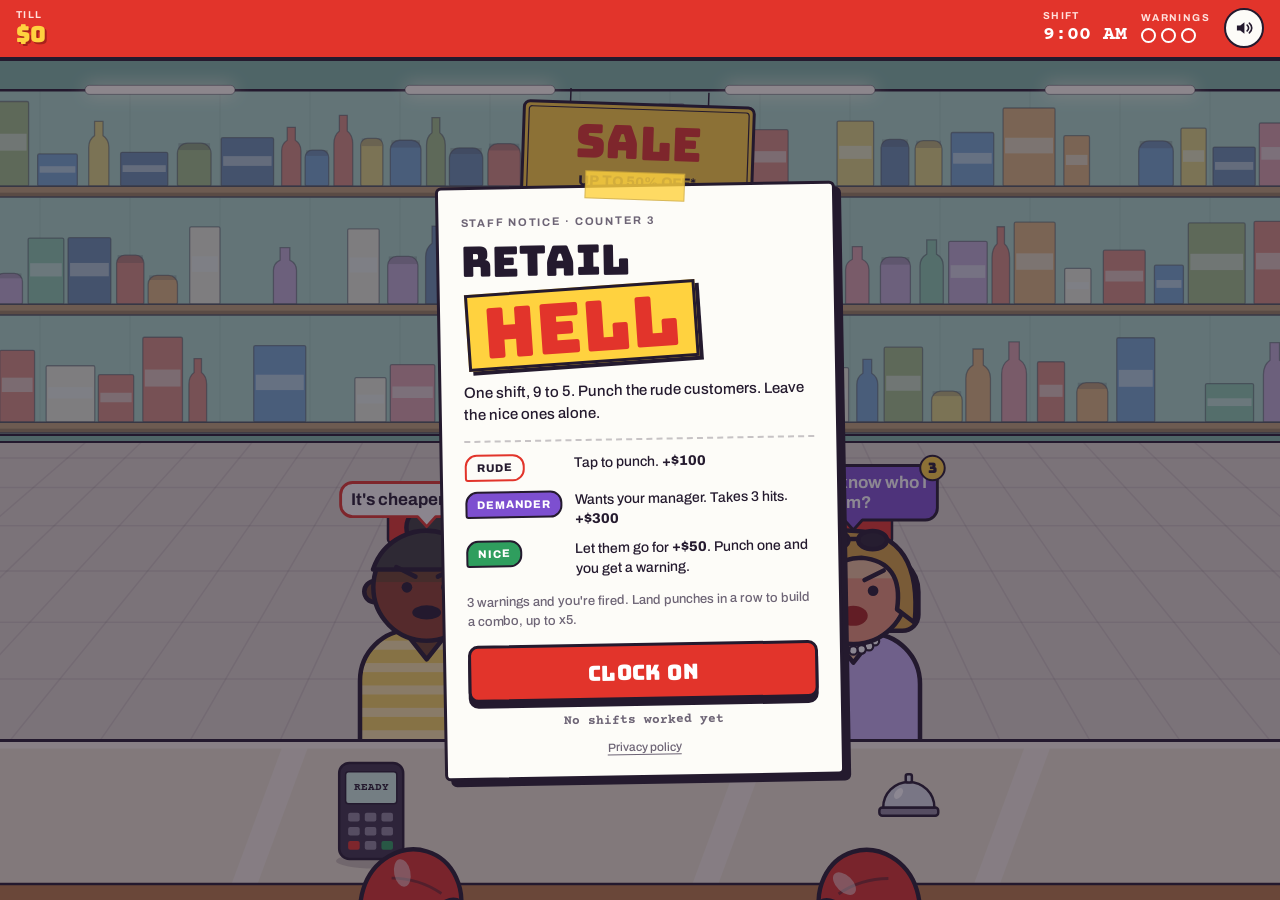
==== index.html @ e0a78863 "Add Retail Hell game with correct file names Co-Authored-By: Claude Opus 5.5 <noreply@anthropic.com>" ====
<!doctype html>
<html lang="en-AU">
<head>
<meta charset="utf-8">
<meta name="viewport" content="width=device-width, initial-scale=1, viewport-fit=cover">
<title>Retail Hell</title>
<meta name="description" content="Punch the rude customers, leave the nice ones alone, and survive a 9-to-5 retail shift.">
<meta name="theme-color" content="#e2342b">
<link rel="manifest" href="manifest.webmanifest">
<link rel="icon" type="image/png" sizes="192x192" href="icon-192.png">
<link rel="apple-touch-icon" href="icon-192.png">
<style>
@font-face{font-family:"Bungee";src:url([data-uri]) format("woff2");font-weight:400;font-style:normal;font-display:block}
@font-face{font-family:"Archivo";src:url([data-uri]) format("woff2");font-weight:500;font-style:normal;font-display:block}
@font-face{font-family:"Archivo";src:url([data-uri]) format("woff2");font-weight:700;font-style:normal;font-display:block}
@font-face{font-family:"Archivo";src:url([data-uri]) format("woff2");font-weight:800;font-style:normal;font-display:block}
@font-face{font-family:"Courier Prime";src:url([data-uri]) format("woff2");font-weight:400;font-style:normal;font-display:block}
@font-face{font-family:"Courier Prime";src:url([data-uri]) format("woff2");font-weight:700;font-style:normal;font-display:block}

:root{padding-top:env(safe-area-inset-top,0px);padding-bottom:env(safe-area-inset-bottom,0px)}
[hidden]{display:none!important}
body{font-size:14px}
img{max-width:100%}
.legal{margin:0;text-align:center;font:500 12px/1 var(--f-body)}
.legal a{color:var(--muted);text-underline-offset:3px}
@media (max-height:760px){
  .overlay{padding-block:14px}
  .notice{gap:10px;padding:22px 18px 18px}
  .title .t1{font-size:28px}
  .title .t2{font-size:46px}
  .lede{font-size:14px}
  .rules{gap:8px 10px;padding-top:10px}
  .rules .txt{font-size:13px;line-height:1.35}
  .fine{font-size:12px}
  .btn{padding:13px 18px 11px;font-size:19px}
  .receipt{line-height:1.35;padding-top:16px}
  .r-rule{margin:9px 0}
  .barcode{height:38px;margin:10px 0 4px}
  .printer{gap:14px}
}

/* Layout: one-screen game. Red shop-fascia HUD on top, canvas shop floor seen from behind the counter, paper overlays (staff notice, till receipt). Single committed look, no dark variant. */
:root{
  --ink:#241a2e;
  --paper:#fdfcf8;
  --sale:#e2342b;
  --sale-deep:#a8221b;
  --tag:#ffd23f;
  --nice:#2f9e5e;
  --boss:#7d4fd0;
  --muted:#6d6475;
  --f-display:"Bungee","Arial Black",Impact,sans-serif;
  --f-body:"Archivo","Helvetica Neue",Arial,sans-serif;
  --f-mono:"Courier Prime","Courier New",ui-monospace,monospace;
  color-scheme:light;
}
html{box-sizing:border-box;height:100%}
*,*::before,*::after{box-sizing:inherit}
body{height:100%;overflow:hidden;margin:0;background:linear-gradient(var(--sale) 50%,var(--ink) 50%);color:var(--ink);font-family:var(--f-body);overscroll-behavior:none;-webkit-tap-highlight-color:transparent;-webkit-user-select:none;user-select:none}
#app{height:100%;display:flex;flex-direction:column}

/* HUD: the shop fascia */
.hud{flex:none;display:flex;align-items:center;gap:14px;background:var(--sale);color:#fff;border-bottom:4px solid var(--ink);padding-block:8px 9px;padding-left:max(16px, env(safe-area-inset-left, 0px));padding-right:max(16px, env(safe-area-inset-right, 0px))}
.hud-cell{display:flex;flex-direction:column;gap:3px;min-width:0}
.hud-cell.till{flex:1 1 auto}
.lbl{font:700 10px/1 var(--f-body);letter-spacing:.14em;text-transform:uppercase;color:#ffe1dd}
.val{font:400 22px/1.05 var(--f-display);color:var(--tag);font-variant-numeric:tabular-nums;white-space:nowrap;text-shadow:2px 2px 0 var(--sale-deep)}
.clock .val{font:700 20px/1.1 var(--f-mono);color:#fff;text-shadow:none}
.clock.closing .val{color:var(--tag);animation:blink 1s steps(2,start) infinite}
@keyframes blink{50%{opacity:.35}}
.pips{display:flex;gap:5px;padding-top:2px}
.pips i{display:block;width:15px;height:15px;border-radius:50%;border:2px solid #fff}
.pips i.on{background:var(--tag);border-color:var(--ink);box-shadow:0 0 0 2px #fff}
.mute{flex:none;width:40px;height:40px;border-radius:50%;border:2px solid var(--ink);background:var(--paper);color:var(--ink);display:grid;place-items:center;cursor:pointer;padding:0}
.mute .slash{display:none}
.mute.is-muted .slash{display:inline}
.mute.is-muted .waves{display:none}
.mute:focus-visible,.btn:focus-visible{outline:3px solid var(--tag);outline-offset:3px}

/* Stage */
.stage{position:relative;flex:1 1 auto;min-height:0;overflow:hidden;background:var(--ink)}
#cv{position:absolute;inset:0;width:100%;height:100%;display:block;touch-action:none;cursor:pointer}
.combo{position:absolute;z-index:2;top:12px;left:max(16px, env(safe-area-inset-left, 0px));font:400 26px/1 var(--f-display);color:var(--tag);transform:rotate(-5deg);pointer-events:none;
  text-shadow:2px 2px 0 var(--ink),-1.5px -1.5px 0 var(--ink),1.5px -1.5px 0 var(--ink),-1.5px 1.5px 0 var(--ink),1.5px 1.5px 0 var(--ink)}
.combo small{font-size:.55em;letter-spacing:.06em}
.combo.pop{animation:pop .28s ease-out}
@keyframes pop{0%{transform:rotate(-5deg) scale(1.55)}100%{transform:rotate(-5deg) scale(1)}}

/* Overlays */
.overlay{position:absolute;inset:0;z-index:5;display:flex;flex-direction:column;align-items:center;overflow-y:auto;background:rgba(36,26,46,.52);padding-block:22px;padding-left:max(16px, env(safe-area-inset-left, 0px));padding-right:max(16px, env(safe-area-inset-right, 0px))}
.overlay>*{margin-block:auto}

/* Start: the staff notice */
.notice{position:relative;width:min(400px,100%);background:var(--paper);border:3px solid var(--ink);border-radius:6px;padding:28px 22px 22px;box-shadow:6px 6px 0 var(--ink);transform:rotate(-1deg);display:flex;flex-direction:column;gap:14px}
.notice::before{content:"";position:absolute;top:-15px;left:50%;width:100px;height:28px;transform:translateX(-50%) rotate(3deg);background:rgba(255,210,63,.8);border:1px solid rgba(36,26,46,.18)}
.eyebrow{margin:0;font:700 11px/1 var(--f-body);letter-spacing:.16em;text-transform:uppercase;color:var(--muted)}
.title{margin:0;font-family:var(--f-display);font-weight:400;line-height:.95;display:flex;flex-direction:column;align-items:flex-start;gap:6px}
.title .t1{font-size:clamp(30px,9vw,42px);color:var(--ink)}
.title .t2{font-size:clamp(46px,15vw,70px);color:var(--sale);background:var(--tag);padding:4px 14px 0;border:3px solid var(--ink);transform:rotate(-3deg);box-shadow:4px 4px 0 var(--ink);margin-left:4px}
.lede{margin:4px 0 0;font:500 15px/1.45 var(--f-body);text-wrap:pretty}
.rules{list-style:none;margin:0;padding:12px 0 0;border-top:2px dashed rgba(36,26,46,.25);display:grid;grid-template-columns:max-content 1fr;gap:10px 12px;align-items:start}
.rules li{display:contents}
.rules .txt{font:500 14px/1.4 var(--f-body)}
.rules b{font-weight:800}
.chip{justify-self:start;font:800 11px/1 var(--f-body);letter-spacing:.07em;text-transform:uppercase;padding:6px 10px;border:2px solid var(--ink);border-radius:12px 12px 12px 3px;white-space:nowrap}
.chip-rude{background:var(--paper);border-color:var(--sale);color:var(--ink)}
.chip-boss{background:var(--boss);color:#fff}
.chip-nice{background:var(--nice);color:#fff}
.fine{margin:0;font:500 13px/1.45 var(--f-body);color:var(--muted)}
.btn{font:400 21px/1 var(--f-display);letter-spacing:.02em;color:#fff;background:var(--sale);border:3px solid var(--ink);border-radius:10px;padding:16px 22px 14px;box-shadow:0 6px 0 var(--ink);cursor:pointer;transition:transform .08s,box-shadow .08s;width:100%}
.btn:active{transform:translateY(4px);box-shadow:0 2px 0 var(--ink)}
.best{margin:0;text-align:center;font:700 13px/1 var(--f-mono);color:var(--muted)}

/* End: the till receipt */
.printer{width:min(360px,100%);display:flex;flex-direction:column;gap:18px}
.mouth{position:relative;z-index:2;height:16px;margin:0 -10px -12px;background:var(--ink);border-radius:8px;box-shadow:inset 0 -4px 0 #3c3049}
.feed.printing{animation:print 1.1s steps(16,end) both}
@keyframes print{from{clip-path:inset(0 0 100% 0)}to{clip-path:inset(0 0 0 0)}}
.receipt{--z:7px;background:var(--paper);color:var(--ink);font:400 13.5px/1.45 var(--f-mono);padding:22px 18px calc(var(--z) + 18px);
  -webkit-mask:conic-gradient(from -45deg at bottom,#0000,#000 1deg 89deg,#0000 90deg) 50%/calc(2*var(--z)) 100%;
  mask:conic-gradient(from -45deg at bottom,#0000,#000 1deg 89deg,#0000 90deg) 50%/calc(2*var(--z)) 100%}
.r-head{text-align:center;display:flex;flex-direction:column;gap:3px}
.r-brand{font:400 21px/1.1 var(--f-display);letter-spacing:.03em}
.r-sub{font-size:12px;color:var(--muted)}
.r-rule{border:0;border-top:2px dashed rgba(36,26,46,.45);margin:12px 0}
.r-row{display:grid;grid-template-columns:minmax(0,1fr) auto 10ch;gap:8px;font-variant-numeric:tabular-nums}
.r-row .q{text-align:right;color:var(--muted)}
.r-row .a{text-align:right}
.r-cols{font-size:11px;letter-spacing:.12em;text-transform:uppercase;color:var(--muted);margin-bottom:4px}
.r-total{font-weight:700;font-size:18px;margin-top:2px}
.r-sm{font-size:12.5px}
.r-status{text-align:center;font-weight:700;letter-spacing:.08em;text-transform:uppercase;border:2px solid var(--ink);padding:7px 6px 6px;margin:16px 6px 10px;transform:rotate(-2deg)}
.r-status.fired{color:var(--sale);border-color:var(--sale)}
.r-best{text-align:center;font-weight:700}
.barcode{display:flex;justify-content:center;height:46px;margin:14px 0 4px}
.barcode span{display:block;background:var(--ink)}
.r-foot{text-align:center;font-size:12px;line-height:1.5}

@media (max-width:370px){
  .hud{gap:10px}
  .val{font-size:19px}
  .clock .val{font-size:17px}
  .receipt{font-size:12.5px;padding-left:14px;padding-right:14px}
}
@media (prefers-reduced-motion:reduce){
  .feed.printing,.combo.pop,.clock.closing .val{animation:none}
}
</style>
</head>
<body><div id="app">
  <header class="hud" id="hud">
    <div class="hud-cell till"><span class="lbl">Till</span><span class="val" id="score">$0</span></div>
    <div class="hud-cell clock" id="clockCell"><span class="lbl">Shift</span><span class="val" id="clock">9:00 AM</span></div>
    <div class="hud-cell"><span class="lbl">Warnings</span><span class="pips" id="pips"><i></i><i></i><i></i></span></div>
    <button class="mute" id="mute" type="button" aria-pressed="false" aria-label="Turn sound off">
      <svg viewBox="0 0 24 24" width="20" height="20" aria-hidden="true"><path d="M3.5 9h4l5-4v14l-5-4h-4z" fill="currentColor"/><path class="waves" d="M15.8 8.6c1.1 1 1.7 2.1 1.7 3.4s-.6 2.4-1.7 3.4M18.4 6.2c1.9 1.6 2.9 3.6 2.9 5.8s-1 4.2-2.9 5.8" fill="none" stroke="currentColor" stroke-width="2" stroke-linecap="round"/><path class="slash" d="M16 9.2l5 5.6m0-5.6l-5 5.6" fill="none" stroke="currentColor" stroke-width="2.2" stroke-linecap="round"/></svg>
    </button>
  </header>

  <main class="stage" id="stage">
    <canvas id="cv" aria-label="Shop counter with customers. Tap rude customers to punch them."></canvas>
    <div class="combo" id="combo" hidden></div>

    <section class="overlay" id="startScreen">
      <div class="notice">
        <p class="eyebrow">Staff notice · Counter 3</p>
        <h1 class="title"><span class="t1">Retail</span><span class="t2">Hell</span></h1>
        <p class="lede">One shift, 9 to 5. Punch the rude customers. Leave the nice ones alone.</p>
        <ul class="rules">
          <li><span class="chip chip-rude">Rude</span><span class="txt">Tap to punch. <b>+$100</b></span></li>
          <li><span class="chip chip-boss">Demander</span><span class="txt">Wants your manager. Takes 3 hits. <b>+$300</b></span></li>
          <li><span class="chip chip-nice">Nice</span><span class="txt">Let them go for <b>+$50</b>. Punch one and you get a warning.</span></li>
        </ul>
        <p class="fine">3 warnings and you're fired. Land punches in a row to build a combo, up to x5.</p>
        <button class="btn" id="startBtn" type="button">Clock on</button>
        <p class="best" id="bestStart">No shifts worked yet</p>
        <p class="legal"><a href="privacy.html">Privacy policy</a></p>
      </div>
    </section>

    <section class="overlay" id="endScreen" hidden>
      <div class="printer">
        <div>
          <div class="mouth"></div>
          <div class="feed" id="feed"><div class="receipt" id="receipt"></div></div>
        </div>
        <button class="btn" id="againBtn" type="button">Clock on again</button>
      </div>
    </section>
  </main>
</div>

<script>
(() => {
'use strict';
const $ = id => document.getElementById(id);
const cv = $('cv'), ctx = cv.getContext('2d'), stage = $('stage'), hud = $('hud');
const elScore = $('score'), elClock = $('clock'), elClockCell = $('clockCell'), elCombo = $('combo');
const elPips = Array.from(document.querySelectorAll('#pips i'));
const startScreen = $('startScreen'), endScreen = $('endScreen'), receiptEl = $('receipt'), feedEl = $('feed');
const muteBtn = $('mute'), bestStart = $('bestStart');
const reduceMotion = !!(window.matchMedia && matchMedia('(prefers-reduced-motion: reduce)').matches);

const C = {
  ink:'#241a2e', paper:'#fdfcf8', sale:'#e2342b', tag:'#ffd23f', nice:'#2f9e5e', boss:'#7d4fd0', muted:'#6d6475',
  wall:'#a9d8c8', wallDeep:'#7fb8a6', shelf:'#c98b53', shelfDeep:'#8f5a2e', floor:'#ddd5cc',
  bench:'#ece2cf', benchHi:'#f8f2e6', wood:'#b87a45', glove:'#d8312a', gloveDeep:'#a41f1a', term:'#3a3047', screen:'#cdeee0'
};
const FONT_BODY = 'Archivo, "Helvetica Neue", Arial, sans-serif';
const FONT_DISP = 'Bungee, "Arial Black", Impact, sans-serif';
const FONT_MONO = '"Courier Prime", "Courier New", monospace';
const TAU = Math.PI * 2;

const LINES = {
  rude: ["Do you work here?","It's cheaper online.","Can you check out the back?","I don't have the receipt.","The sign said 50% off!","Just scan it again.","Can I get a discount?","Why is only one till open?","I was here first!","Is this all you have?","I wore it once. Refund?","Can you price match?","I know the owner.","It's not like you're busy.","*clicks fingers*","Hurry up, I'm double parked.","I'll pay in five-cent coins."],
  phone: ["Hang on, I'm on the phone.","Yeah no, I'm at the shops...","Hold on, Brenda.","*keeps talking on phone*"],
  boss: ["I want to speak to your MANAGER.","Do you know who I am?","I'll be leaving a review.","I've shopped here 20 years.","Get me someone more senior.","This is UNACCEPTABLE."],
  nice: ["No rush, take your time!","Cheers, have a good one!","Here's my receipt.","Love your work!","Thanks for your help!","All good, I'll wait.","Busy day? Hang in there!"]
};
const WORDS = ['POW!','BAM!','WHAM!','BONK!','THWACK!','KAPOW!','SMACK!'];
const SKINS = ['#f6d5b8','#eec09a','#d9a074','#b97a4b','#8d5a36','#6b4128'];
const SHIRTS = ['#5b8fd1','#f2a65a','#7cc4a4','#e86a5c','#4a6fa5','#ee8a9a','#9bb36b','#f4d35e','#6f5b8a'];
const PANTS = ['#3b3f58','#5a4a3a','#2f4f6f','#6b6b6b','#4a3b5c'];
const HAIRC = ['#2b1d16','#5a3a22','#8a5a2b','#d9b25f','#3b3b3b','#b8b2a7','#a8452f'];

const SHIFT = 60000, RISE = 190, LEAVE = 230, HITDUR = 230, GLOVE_T = 270;
const KEY_BEST = 'register-rage-best', KEY_MUTE = 'register-rage-muted';

const clamp = (v,a,b) => Math.max(a, Math.min(b, v));
const lerp = (a,b,t) => a + (b - a) * t;
const rand = (a,b) => a + Math.random() * (b - a);
const pick = a => a[(Math.random() * a.length) | 0];
const easeOut = t => 1 - Math.pow(1 - t, 3);
const easeIn = t => t * t * t;
const easeInOut = t => t < .5 ? 4*t*t*t : 1 - Math.pow(-2*t + 2, 3) / 2;
const easeBack = t => { const c1 = 1.70158, c3 = c1 + 1; return 1 + c3*Math.pow(t-1,3) + c1*Math.pow(t-1,2); };

const store = {
  get(k, d){ try { const v = localStorage.getItem(k); return v == null ? d : v; } catch(e){ return d; } },
  set(k, v){ try { localStorage.setItem(k, v); } catch(e){} }
};

function moneyShort(v){ return (v < 0 ? '-$' : '$') + Math.abs(Math.round(v)).toLocaleString('en-AU'); }
function money(v){ return (v < 0 ? '-$' : '$') + Math.abs(v).toLocaleString('en-AU', {minimumFractionDigits:2, maximumFractionDigits:2}); }
function clockStr(ms){
  const m = 9*60 + Math.floor(clamp(ms, 0, SHIFT) / SHIFT * 480);
  const h = Math.floor(m / 60), mm = m % 60;
  let h12 = h % 12; if (h12 === 0) h12 = 12;
  return h12 + ':' + String(mm).padStart(2, '0') + ' ' + (h >= 12 ? 'PM' : 'AM');
}
function shade(hex, amt){
  const n = parseInt(hex.slice(1), 16);
  const f = v => Math.round(clamp(v * (1 + amt), 0, 255));
  return 'rgb(' + f(n >> 16) + ',' + f((n >> 8) & 255) + ',' + f(n & 255) + ')';
}
function rr(g, x, y, w, h, r){
  let tl, tr, br, bl;
  if (Array.isArray(r)) { tl = r[0]; tr = r[1]; br = r[2]; bl = r[3]; } else { tl = tr = br = bl = r; }
  const m = Math.min(w, h) / 2;
  tl = Math.min(tl, m); tr = Math.min(tr, m); br = Math.min(br, m); bl = Math.min(bl, m);
  g.beginPath();
  g.moveTo(x + tl, y);
  g.lineTo(x + w - tr, y); g.arcTo(x + w, y, x + w, y + tr, tr);
  g.lineTo(x + w, y + h - br); g.arcTo(x + w, y + h, x + w - br, y + h, br);
  g.lineTo(x + bl, y + h); g.arcTo(x, y + h, x, y + h - bl, bl);
  g.lineTo(x, y + tl); g.arcTo(x, y, x + tl, y, tl);
  g.closePath();
}
function starPath(g, x, y, r1, r2, n, rot){
  g.beginPath();
  for (let i = 0; i < n * 2; i++) {
    const r = i % 2 ? r2 : r1, a = rot + i / (n * 2) * TAU - Math.PI / 2;
    const px = x + Math.cos(a) * r, py = y + Math.sin(a) * r;
    if (i) g.lineTo(px, py); else g.moveTo(px, py);
  }
  g.closePath();
}

/* ---------- Sound ---------- */
const SFX = {
  ac:null, out:null, nb:null, muted:false,
  init(){
    try {
      if (!this.ac) {
        const AC = window.AudioContext || window.webkitAudioContext; if (!AC) return;
        this.ac = new AC();
        this.out = this.ac.createGain(); this.out.gain.value = this.muted ? 0 : 0.55; this.out.connect(this.ac.destination);
        const n = Math.floor(this.ac.sampleRate * 0.6), b = this.ac.createBuffer(1, n, this.ac.sampleRate), d = b.getChannelData(0);
        for (let i = 0; i < n; i++) d[i] = Math.random() * 2 - 1;
        this.nb = b;
      }
      if (this.ac.state === 'suspended') this.ac.resume();
    } catch(e){ this.ac = null; }
  },
  setMuted(m){ this.muted = m; try { if (this.out) this.out.gain.setTargetAtTime(m ? 0 : 0.55, this.ac.currentTime, 0.02); } catch(e){} },
  ok(){ return !!this.ac && !this.muted; },
  tone(f0, f1, dur, type, vol, delay){
    if (!this.ok()) return;
    try {
      const t = this.ac.currentTime + (delay || 0);
      const o = this.ac.createOscillator(), g = this.ac.createGain();
      o.type = type; o.frequency.setValueAtTime(f0, t);
      if (f1 !== f0) o.frequency.exponentialRampToValueAtTime(Math.max(1, f1), t + dur);
      g.gain.setValueAtTime(0.0001, t); g.gain.exponentialRampToValueAtTime(vol, t + 0.008); g.gain.exponentialRampToValueAtTime(0.0001, t + dur);
      o.connect(g); g.connect(this.out); o.start(t); o.stop(t + dur + 0.03);
    } catch(e){}
  },
  noise(dur, freq, vol, type, delay, f1){
    if (!this.ok()) return;
    try {
      const t = this.ac.currentTime + (delay || 0);
      const s = this.ac.createBufferSource(); s.buffer = this.nb;
      const f = this.ac.createBiquadFilter(); f.type = type || 'lowpass'; f.frequency.setValueAtTime(freq, t);
      if (f1) f.frequency.exponentialRampToValueAtTime(f1, t + dur);
      const g = this.ac.createGain(); g.gain.setValueAtTime(0.0001, t); g.gain.exponentialRampToValueAtTime(vol, t + 0.005); g.gain.exponentialRampToValueAtTime(0.0001, t + dur);
      s.connect(f); f.connect(g); g.connect(this.out); s.start(t); s.stop(t + dur + 0.03);
    } catch(e){}
  },
  punch(){ this.tone(170, 48, 0.2, 'sine', 0.9); this.noise(0.09, 2200, 0.5, 'lowpass'); },
  ko(){ this.punch(); this.tone(1318, 1318, 0.09, 'triangle', 0.2, 0.06); this.tone(1760, 1760, 0.24, 'triangle', 0.2, 0.13); },
  whiff(){ this.noise(0.16, 600, 0.22, 'bandpass', 0, 2400); },
  warn(){ this.tone(150, 150, 0.38, 'square', 0.16); this.tone(112, 112, 0.38, 'square', 0.14, 0.02); },
  serve(){ this.tone(784, 784, 0.07, 'triangle', 0.14); this.tone(1175, 1175, 0.12, 'triangle', 0.14, 0.07); },
  ding(){ this.tone(1568, 1568, 0.6, 'sine', 0.28); this.tone(3136, 3136, 0.25, 'sine', 0.07); },
  print(){ for (let i = 0; i < 15; i++) this.noise(0.03, 3200, 0.1, 'highpass', i * 0.07); }
};

/* ---------- State ---------- */
const bg = document.createElement('canvas'), bgx = bg.getContext('2d');
let W = 0, H = 0, dpr = 1, L = {}, slots = [];
let mode = 'attract';
let customers = [], bursts = [], floats = [], parts = [], stamps = [], events = [];
let nextId = 1, now = 0, elapsed = 0, spawnT = 0, attractT = 900;
let score = 0, warnings = 0, streak = 0, maxMult = 1, shownMult = 1, endReason = '', endClock = '';
let stats = {}, lastTxn = 'READY';
let shakeT = 0, shakeDur = 1, shakeMag = 0, flashA = 0;
const lastLine = {};
const gloves = [{side:-1, t:-1, tx:0, ty:0}, {side:1, t:-1, tx:0, ty:0}];
const hudCache = {};
let muted = store.get(KEY_MUTE, '0') === '1';

function resetStats(){ stats = {rudeKO:0, rudePts:0, bossKO:0, bossPts:0, niceServed:0, nicePts:0, nicePunched:0, escaped:0, punches:0, hits:0}; }
resetStats();

/* ---------- Layout ---------- */
function resize(){
  const r = stage.getBoundingClientRect();
  W = Math.max(240, Math.round(r.width)); H = Math.max(240, Math.round(r.height));
  dpr = Math.min(window.devicePixelRatio || 1, 2);
  cv.width = Math.round(W * dpr); cv.height = Math.round(H * dpr);
  layout(); buildBg();
}
function layout(){
  const cs = getComputedStyle(hud);
  const inset = Math.max(16, parseFloat(cs.paddingLeft) || 16, parseFloat(cs.paddingRight) || 16);
  const playW = Math.min(W - inset * 2, 640);
  const x0 = (W - playW) / 2;
  const counterH = clamp(H * 0.19, 76, 170);
  const counterTop = H - counterH;
  const slotW = playW / 3;
  const r = Math.max(15, Math.min(slotW * 0.25, H * 0.066, 56));
  const backScale = 0.74;
  const backBase = counterTop - r * 4.5;
  const floorTop = backBase - r * 1.1;
  const ceilH = clamp(H * 0.035, 18, 34);
  const gR = clamp(W * 0.1, 34, 58);
  L = {inset, playW, x0, counterH, counterTop, slotW, r, backScale, backBase, floorTop, ceilH, gR};
  slots = [
    {x:x0 + slotW * 0.5, base:counterTop, scale:1, row:0},
    {x:x0 + slotW * 1.5, base:counterTop, scale:1, row:0},
    {x:x0 + slotW * 2.5, base:counterTop, scale:1, row:0},
    {x:x0 + playW / 3, base:backBase, scale:backScale, row:1},
    {x:x0 + playW * 2 / 3, base:backBase, scale:backScale, row:1}
  ];
}

/* ---------- Static background (wall, shelves, floor) ---------- */
function buildBg(){
  bg.width = cv.width; bg.height = cv.height;
  const g = bgx; g.setTransform(dpr, 0, 0, dpr, 0, 0);
  g.fillStyle = C.wall; g.fillRect(0, 0, W, H);
  g.strokeStyle = 'rgba(36,26,46,.06)'; g.lineWidth = 2;
  for (let x = 40; x < W; x += 90) { g.beginPath(); g.moveTo(x, L.ceilH); g.lineTo(x, L.floorTop); g.stroke(); }

  let seed = 1337; const sr = () => { seed = (seed * 16807) % 2147483647; return (seed - 1) / 2147483646; };
  const sp = clamp(L.r * 2.5, 58, 118), ph = Math.max(6, L.r * 0.2), k = L.r / 30;
  const PROD = ['#f2a65a','#5b8fd1','#e86a5c','#f4d35e','#7cc4a4','#c79ad6','#fff3e0','#4a6fa5','#ee8a9a','#9bb36b'];
  for (let y = L.floorTop - ph - 9; y - sp * 0.55 > L.ceilH + 24; y -= sp) {
    let x = -sr() * 20;
    const maxH = Math.max(10, Math.min(sp - ph - 12, 52 * k));
    while (x < W) {
      if (sr() < 0.08) { x += 24 * k; continue; }
      const kind = sr(), col = PROD[(sr() * PROD.length) | 0];
      let w, h;
      g.lineWidth = 1.3; g.strokeStyle = 'rgba(36,26,46,.55)'; g.fillStyle = col;
      if (kind < 0.5) {
        w = (14 + sr() * 18) * k; h = Math.min((18 + sr() * 30) * k, maxH);
        rr(g, x, y - h, w, h, 1.5); g.fill(); g.stroke();
        g.fillStyle = 'rgba(255,255,255,.55)'; g.fillRect(x + 2, y - h * 0.62, Math.max(1, w - 4), h * 0.2);
      } else if (kind < 0.8) {
        w = (12 + sr() * 8) * k; h = Math.min((16 + sr() * 12) * k, maxH);
        rr(g, x, y - h, w, h, [w * 0.3, w * 0.3, 2, 2]); g.fill(); g.stroke();
        g.fillStyle = 'rgba(36,26,46,.25)'; g.fillRect(x + 1, y - h, w - 2, Math.max(3, h * 0.16));
      } else {
        w = (9 + sr() * 5) * k; h = Math.min((26 + sr() * 20) * k, maxH);
        const nw = w * 0.42;
        g.beginPath(); g.moveTo(x, y); g.lineTo(x, y - h * 0.6);
        g.quadraticCurveTo(x, y - h * 0.72, x + (w - nw) / 2, y - h * 0.78);
        g.lineTo(x + (w - nw) / 2, y - h); g.lineTo(x + (w + nw) / 2, y - h); g.lineTo(x + (w + nw) / 2, y - h * 0.78);
        g.quadraticCurveTo(x + w, y - h * 0.72, x + w, y - h * 0.6); g.lineTo(x + w, y); g.closePath(); g.fill(); g.stroke();
      }
      x += w + (2 + sr() * 5) * k;
    }
    g.fillStyle = C.shelf; g.fillRect(0, y, W, ph);
    g.fillStyle = C.shelfDeep; g.fillRect(0, y + ph * 0.6, W, ph * 0.4);
    g.strokeStyle = C.ink; g.lineWidth = 1.5;
    g.beginPath(); g.moveTo(0, y); g.lineTo(W, y); g.moveTo(0, y + ph); g.lineTo(W, y + ph); g.stroke();
  }
  g.fillStyle = 'rgba(169,216,200,.32)'; g.fillRect(0, L.ceilH, W, L.floorTop - L.ceilH);

  // ceiling and fluorescent tubes
  g.fillStyle = C.wallDeep; g.fillRect(0, 0, W, L.ceilH);
  g.strokeStyle = C.ink; g.lineWidth = 2.5; g.beginPath(); g.moveTo(0, L.ceilH); g.lineTo(W, L.ceilH); g.stroke();
  const n = Math.max(2, Math.round(W / 300)), tw = Math.min(150, W / (n + 1));
  for (let i = 0; i < n; i++) {
    const cx = W * (i + 0.5) / n;
    g.save(); g.shadowColor = 'rgba(255,255,236,.95)'; g.shadowBlur = 18; g.fillStyle = '#fffef4';
    rr(g, cx - tw / 2, L.ceilH - 5, tw, 9, 4.5); g.fill(); g.restore();
    g.strokeStyle = 'rgba(36,26,46,.4)'; g.lineWidth = 1; rr(g, cx - tw / 2, L.ceilH - 5, tw, 9, 4.5); g.stroke();
  }

  // floor tiles in perspective
  const ft = L.floorTop, depth = L.counterTop - ft;
  g.fillStyle = C.floor; g.fillRect(0, ft, W, H - ft);
  g.strokeStyle = 'rgba(36,26,46,.09)'; g.lineWidth = 1.5;
  for (let i = 1; i < 7; i++) { const yy = ft + depth * Math.pow(i / 7, 1.5); g.beginPath(); g.moveTo(0, yy); g.lineTo(W, yy); g.stroke(); }
  const vpx = W / 2, vpy = ft - depth * 1.6, tA = (ft - vpy) / (L.counterTop - vpy);
  for (let i = -10; i <= 10; i++) { const xb = W / 2 + i * 90, xa = vpx + (xb - vpx) * tA; g.beginPath(); g.moveTo(xa, ft); g.lineTo(xb, L.counterTop); g.stroke(); }
  g.fillStyle = C.wallDeep; g.fillRect(0, ft - 7, W, 7);
  g.strokeStyle = C.ink; g.lineWidth = 2; g.beginPath(); g.moveTo(0, ft - 7); g.lineTo(W, ft - 7); g.moveTo(0, ft); g.lineTo(W, ft); g.stroke();
}

/* ---------- Customers ---------- */
function makeLook(type){
  if (type === 'boss') return {skin:pick(SKINS), shirt:'#c3aef0', pants:'#4b3f63', style:'bob', hairC:pick(['#e9c46a','#d9a441','#f0d58c']), capC:'#000', stripe:false, pearls:true};
  return {skin:pick(SKINS), shirt:pick(SHIRTS), pants:pick(PANTS), style:pick(['short','short','spiky','bald','cap','bun','long','long']),
          hairC:pick(HAIRC), capC:pick(['#e2342b','#4a6fa5','#2f9e5e','#241a2e','#f2a65a']), stripe:Math.random() < 0.3, pearls:false};
}
function pickLine(type, variant){
  const key = variant === 'phone' ? 'phone' : type;
  const list = LINES[key];
  let l = pick(list), guard = 0;
  while (l === lastLine[key] && guard++ < 6) l = pick(list);
  lastLine[key] = l; return l;
}
function freeSlots(){
  const out = [];
  for (let i = 0; i < slots.length; i++) if (!customers.some(c => c.slot === i && !c.dead)) out.push(i);
  return out;
}
function spawn(slotIdx, type, opts){
  opts = opts || {};
  const p = Math.min(1, elapsed / SHIFT);
  if (!type) {
    const rn = Math.random(), pn = 0.2 + 0.08 * p, pb = p > 0.12 ? 0.11 : 0;
    type = rn < pn ? 'nice' : (rn < pn + pb ? 'boss' : 'rude');
  }
  const variant = type === 'rude' && Math.random() < 0.18 ? 'phone' : null;
  const c = {id:nextId++, type, variant, slot:slotIdx, state:'rising', t:0, upT:0, bubbleT:0, anger:0, pending:0,
             hp:type === 'boss' ? 3 : 1, look:makeLook(type), line:pickLine(type, variant), dead:false, bub:null};
  if (mode === 'play') c.stay = type === 'boss' ? lerp(3600, 2500, p) : type === 'nice' ? lerp(2100, 1500, p) : lerp(2300, 1150, p);
  else c.stay = rand(2600, 4200);
  if (opts.up) { c.state = 'up'; c.bubbleT = 1000; c.upT = rand(0, 600); }
  customers.push(c);
  return c;
}
function vis(c){
  if (c.state === 'rising') return easeOut(Math.min(1, c.t / RISE));
  if (c.state === 'leaving') return 1 - easeIn(Math.min(1, c.t / LEAVE));
  return 1;
}
function custY(c){
  const s = slots[c.slot], R = L.r * s.scale;
  let y = s.base + (1 - vis(c)) * 4.5 * R;
  if (c.state === 'up') {
    const amp = c.type === 'nice' ? 0.025 : 0.035 + 0.05 * c.anger;
    y += Math.sin(now * (c.type === 'nice' ? 0.004 : 0.012) + c.id * 1.7) * R * amp;
  }
  return y;
}
function timeout(c){
  c.state = 'leaving'; c.t = 0;
  if (mode !== 'play') return;
  const s = slots[c.slot], R = L.r * s.scale, y = s.base - 4.3 * R;
  if (c.type === 'nice') {
    score += 50; stats.niceServed++; stats.nicePts += 50; lastTxn = '+$50';
    addFloat(s.x, y, '+$50', C.nice); SFX.serve();
  } else {
    stats.escaped++; streak = 0; setCombo(1);
    addFloat(s.x, y, '★☆☆☆☆', C.muted, 0.9, FONT_BODY);
  }
}
function knockOut(c, hx){
  const s = slots[c.slot], R = L.r * s.scale;
  c.fx = s.x; c.fy = custY(c); c.R = R;
  const dir = (s.x - hx) >= 0 ? 1 : -1;
  c.vx = dir * rand(60, 160) + (s.x - W / 2) * 0.6;
  c.vy = -rand(0.85, 1.15) * H;
  c.rot = 0; c.spin = dir * rand(5, 9);
  c.state = 'flying'; c.t = 0; c.slot = -1; c.bub = null;
}

/* ---------- Effects ---------- */
function schedule(ms, fn){ events.push({at:now + ms, fn}); }
function addFloat(x, y, text, color, scale, font){ floats.push({x, y, text, color, t:0, life:900, size:clamp(L.r * 0.55, 15, 26) * (scale || 1), font:font || FONT_DISP}); }
function addBurst(x, y, word, R, bad){ bursts.push({x, y, word, R:Math.max(22, R), bad, t:0, life:420, rot:rand(-0.25, 0.25)}); }
function addStars(x, y, R, n){
  for (let i = 0; i < n; i++) {
    const a = rand(0, TAU), sp = rand(160, 320);
    parts.push({x, y, vx:Math.cos(a) * sp, vy:Math.sin(a) * sp - 120, rot:rand(0, TAU), spin:rand(-8, 8), t:0, life:rand(450, 700), size:Math.max(5, R * rand(0.14, 0.22))});
  }
}
function stamp(text, color){ stamps = [{text, color, t:0, life:1150}]; }
function shake(mag, dur){
  if (reduceMotion) mag *= 0.25;
  const cur = shakeT > 0 ? shakeMag * (shakeT / shakeDur) : 0;
  if (mag >= cur) { shakeMag = mag; shakeDur = dur; shakeT = dur; }
}
function setCombo(mult){
  if (mult === shownMult) return;
  const up = mult > shownMult; shownMult = mult;
  if (mult < 2) { elCombo.hidden = true; return; }
  elCombo.innerHTML = 'x' + mult + ' <small>combo</small>';
  elCombo.hidden = false;
  if (up) { elCombo.classList.remove('pop'); void elCombo.offsetWidth; elCombo.classList.add('pop'); }
}
function updatePips(){ elPips.forEach((p, i) => p.classList.toggle('on', i < warnings)); }

/* ---------- Punching ---------- */
function findTarget(px, py){
  const list = customers.filter(c => !c.dead && c.slot >= 0 && (c.state === 'up' || c.state === 'hit' || (c.state === 'rising' && vis(c) > 0.35)));
  const ordered = list.filter(c => slots[c.slot].row === 0).concat(list.filter(c => slots[c.slot].row === 1));
  for (const c of ordered) {
    const b = c.bub;
    if (b && px >= b.x - 4 && px <= b.x + b.w + 4 && py >= b.y - 4 && py <= b.y + b.h + 12) {
      const s = slots[c.slot], R = L.r * s.scale;
      return {c, hx:s.x, hy:custY(c) - 2.85 * R};
    }
  }
  for (const c of ordered) {
    const s = slots[c.slot], R = L.r * s.scale, y = custY(c);
    const clipY = s.row ? L.backBase : L.counterTop;
    const top = y - 4.0 * R - 8, bot = Math.min(clipY + (s.row ? 4 : 10), y + R);
    if (px >= s.x - 1.45 * R - 8 && px <= s.x + 1.45 * R + 8 && py >= top && py <= bot) {
      return {c, hx:clamp(px, s.x - R, s.x + R), hy:clamp(py, y - 3.6 * R, Math.min(clipY, y) - R * 0.3)};
    }
  }
  return null;
}
function launchGlove(tx, ty){
  let g = tx < W / 2 ? gloves[0] : gloves[1];
  const other = g === gloves[0] ? gloves[1] : gloves[0];
  if (g.t >= 0 && g.t < 200 && (other.t < 0 || other.t >= 200)) g = other;
  g.t = 0; g.tx = tx; g.ty = ty;
}
function resolveHit(c, hx, hy){
  c.pending = Math.max(0, c.pending - 1);
  if (c.dead || c.state === 'flying' || c.slot < 0 || mode !== 'play') return;
  stats.hits++;
  const s = slots[c.slot], R = L.r * s.scale;
  if (c.type === 'nice') {
    warnings++; streak = 0; setCombo(1); score -= 200; stats.nicePunched++; lastTxn = '-$200';
    addBurst(hx, hy, 'OOPS!', R, true); addStars(hx, hy, R, 4);
    addFloat(s.x, s.base - 4.4 * R, '-$200', C.sale);
    knockOut(c, hx);
    stamp('WARNING ' + warnings + '/3', C.sale); flashA = Math.max(flashA, 0.32); shake(9, 280);
    SFX.punch(); SFX.warn(); updatePips();
    if (warnings >= 3) endGame('fired');
    return;
  }
  c.hp--; streak++;
  const mult = Math.min(5, 1 + Math.floor(streak / 3));
  if (mult > maxMult) maxMult = mult;
  if (c.hp > 0) {
    const pts = 25 * mult; score += pts; stats.bossPts += pts; lastTxn = '+$' + pts;
    c.state = 'hit'; c.t = 0; c.stay += 350;
    addBurst(hx, hy, 'OOF!', R * 0.8, false);
    addFloat(hx, hy - R * 0.7, '+$' + pts, C.boss, 0.85);
    shake(3, 100); SFX.punch();
  } else {
    const pts = (c.type === 'boss' ? 300 : 100) * mult; score += pts;
    if (c.type === 'boss') { stats.bossKO++; stats.bossPts += pts; } else { stats.rudeKO++; stats.rudePts += pts; }
    lastTxn = '+$' + pts.toLocaleString('en-AU');
    addBurst(hx, hy, pick(WORDS), R, false); addStars(hx, hy, R, 6);
    addFloat(s.x, s.base - 4.4 * R, mult > 1 ? '+$' + pts + ' x' + mult : '+$' + pts, c.type === 'boss' ? C.boss : C.ink);
    knockOut(c, hx); shake(c.type === 'boss' ? 7 : 5, 150);
    SFX.ko();
  }
  setCombo(mult);
}
function whiff(px, py){
  if (mode !== 'play') return;
  streak = 0; setCombo(1);
  addFloat(px, py, 'whiff', C.muted, 0.8, FONT_BODY);
  SFX.whiff();
}
cv.addEventListener('pointerdown', e => {
  if (mode !== 'play') return;
  e.preventDefault();
  SFX.init();
  const rc = cv.getBoundingClientRect(), px = e.clientX - rc.left, py = e.clientY - rc.top;
  stats.punches++;
  const tg = findTarget(px, py);
  if (tg) {
    const c = tg.c; c.pending++;
    launchGlove(tg.hx, tg.hy);
    schedule(65, () => resolveHit(c, tg.hx, tg.hy));
  } else {
    launchGlove(px, py);
    schedule(65, () => whiff(px, py));
  }
}, {passive:false});
cv.addEventListener('contextmenu', e => e.preventDefault());

/* ---------- Game flow ---------- */
function startGame(){
  SFX.init(); SFX.ding();
  resetStats();
  score = 0; warnings = 0; streak = 0; maxMult = 1; elapsed = 0; spawnT = 700; lastTxn = '$0';
  events = []; floats = []; bursts = []; parts = [];
  for (const c of customers) if (c.slot >= 0 && !c.dead && c.state !== 'leaving') { c.state = 'leaving'; c.t = 0; }
  startScreen.hidden = true; endScreen.hidden = true;
  mode = 'play';
  setCombo(1); updatePips();
  stamp('DOORS OPEN', C.nice);
}
function endGame(reason){
  if (mode !== 'play') return;
  mode = 'ending'; endReason = reason; endClock = clockStr(elapsed);
  for (const c of customers) if (!c.dead && c.slot >= 0 && c.state !== 'leaving') { c.state = 'leaving'; c.t = 0; }
  stamp(reason === 'fired' ? "YOU'RE FIRED" : 'SHIFT OVER', reason === 'fired' ? C.sale : C.ink);
  if (reason === 'done') SFX.ding();
  setCombo(1);
  schedule(1500, showReceipt);
}
function barcode(seed){
  let s = (Math.abs(seed | 0) % 2147483646) + 1;
  const r = () => { s = (s * 48271) % 2147483647; return s / 2147483647; };
  let html = '';
  for (let i = 0; i < 44; i++) html += '<span style="width:' + (1 + Math.floor(r() * 3)) + 'px;margin-right:' + (1 + Math.floor(r() * 2)) + 'px"></span>';
  return html;
}
function buildReceipt(isBest, bestVal){
  const d = new Date();
  const date = d.toLocaleDateString('en-AU', {day:'2-digit', month:'2-digit', year:'numeric'});
  const time = d.toLocaleTimeString('en-AU', {hour:'numeric', minute:'2-digit'});
  const docket = String(Math.floor(100000 + Math.random() * 899999));
  const acc = stats.punches ? Math.round(stats.hits / stats.punches * 100) : 0;
  const rows = [
    ['Rude customers decked', stats.rudeKO, stats.rudePts],
    ['Demanders KO’d', stats.bossKO, stats.bossPts],
    ['Nice customers served', stats.niceServed, stats.nicePts],
    ['Nice customers punched', stats.nicePunched, -200 * stats.nicePunched],
    ['1-star reviews', stats.escaped, 0]
  ];
  const gst = score > 0 ? score / 11 : 0;
  const fired = endReason === 'fired';
  return '<div class="r-head"><div class="r-brand">Retail Hell</div>' +
    '<div class="r-sub">Counter 3 · Till 07 · Floor staff</div>' +
    '<div class="r-sub">' + date + ' ' + time + ' · Docket ' + docket + '</div></div>' +
    '<hr class="r-rule">' +
    '<div class="r-row r-cols"><span>Item</span><span class="q">Qty</span><span class="a">Amount</span></div>' +
    rows.map(r => '<div class="r-row"><span>' + r[0] + '</span><span class="q">x' + r[1] + '</span><span class="a">' + money(r[2]) + '</span></div>').join('') +
    '<hr class="r-rule">' +
    '<div class="r-row r-total"><span>TOTAL</span><span></span><span class="a">' + money(score) + '</span></div>' +
    '<div class="r-row r-sm"><span>Incl. GST</span><span></span><span class="a">' + money(gst) + '</span></div>' +
    '<hr class="r-rule">' +
    '<div class="r-row r-sm"><span>Best combo</span><span></span><span class="a">x' + maxMult + '</span></div>' +
    '<div class="r-row r-sm"><span>Punch accuracy</span><span></span><span class="a">' + acc + '%</span></div>' +
    '<div class="r-status' + (fired ? ' fired' : '') + '">' + (fired ? 'Terminated at ' + endClock : 'Shift complete · 5:00 PM') + '</div>' +
    '<div class="r-best">' + (isBest ? 'New best shift!' : 'Best shift ' + money(bestVal)) + '</div>' +
    '<div class="barcode" aria-hidden="true">' + barcode(score * 7 + stats.punches) + '</div>' +
    '<div class="r-foot">' + docket + '</div>' +
    '<div class="r-foot">Thanks for clocking on.<br>No refunds. No exchanges.</div>';
}
function showReceipt(){
  const best = Number(store.get(KEY_BEST, '0')) || 0;
  const isBest = score > best && score > 0;
  if (isBest) store.set(KEY_BEST, String(score));
  receiptEl.innerHTML = buildReceipt(isBest, Math.max(best, score));
  endScreen.hidden = false; endScreen.scrollTop = 0;
  feedEl.classList.remove('printing'); void feedEl.offsetWidth; feedEl.classList.add('printing');
  mode = 'over'; attractT = 1200;
  SFX.print(); renderBest();
}
function renderBest(){
  const best = Number(store.get(KEY_BEST, '0')) || 0;
  bestStart.textContent = best > 0 ? 'Best shift: ' + moneyShort(best) : 'No shifts worked yet';
}
$('startBtn').addEventListener('click', startGame);
$('againBtn').addEventListener('click', startGame);
function renderMute(){
  muteBtn.setAttribute('aria-pressed', String(muted));
  muteBtn.setAttribute('aria-label', muted ? 'Turn sound on' : 'Turn sound off');
  muteBtn.classList.toggle('is-muted', muted);
}
muteBtn.addEventListener('click', () => { muted = !muted; SFX.init(); SFX.setMuted(muted); store.set(KEY_MUTE, muted ? '1' : '0'); renderMute(); });
SFX.muted = muted; renderMute(); renderBest();

/* ---------- Update ---------- */
function update(dt){
  const ds = dt / 1000;
  for (let i = events.length - 1; i >= 0; i--) if (events[i].at <= now) { const e = events[i]; events.splice(i, 1); e.fn(); }

  if (mode === 'play') {
    elapsed += dt;
    if (elapsed >= SHIFT) { elapsed = SHIFT; endGame('done'); }
    else {
      spawnT -= dt;
      if (spawnT <= 0) {
        const free = freeSlots(), p = elapsed / SHIFT;
        if (free.length) {
          const i = pick(free); spawn(i);
          if (p > 0.5 && Math.random() < 0.25 && free.length > 1) spawn(pick(free.filter(f => f !== i)));
          spawnT = lerp(1050, 430, p) * (elapsed > SHIFT - 10000 ? 0.85 : 1) * rand(0.75, 1.25);
        } else spawnT = 120;
      }
    }
  } else if (mode === 'attract' || mode === 'over') {
    attractT -= dt;
    if (attractT <= 0) {
      attractT = rand(700, 1600);
      const active = customers.filter(c => !c.dead && c.slot >= 0).length, free = freeSlots();
      if (active < 3 && free.length) { const rn = Math.random(); spawn(pick(free), rn < 0.3 ? 'nice' : rn < 0.42 ? 'boss' : 'rude'); }
    }
  }

  for (const c of customers) {
    if (c.dead) continue;
    c.t += dt;
    switch (c.state) {
      case 'rising': if (c.t >= RISE) { c.state = 'up'; c.t = 0; c.upT = 0; c.bubbleT = 0; } break;
      case 'up':
        c.upT += dt; c.bubbleT += dt;
        c.anger = c.type === 'nice' ? 0 : Math.min(1, c.upT / c.stay);
        if (c.upT >= c.stay && c.pending === 0) timeout(c);
        break;
      case 'hit': c.bubbleT += dt; if (c.t >= HITDUR) { c.state = 'up'; c.t = 0; } break;
      case 'leaving': if (c.t >= LEAVE) c.dead = true; break;
      case 'flying':
        c.vy += H * 2.3 * ds; c.fx += c.vx * ds; c.fy += c.vy * ds; c.rot += c.spin * ds;
        if (c.t > 1050) c.dead = true;
        break;
    }
  }
  customers = customers.filter(c => !c.dead);

  for (const g of gloves) if (g.t >= 0) { g.t += dt; if (g.t > GLOVE_T) g.t = -1; }
  for (const b of bursts) b.t += dt; bursts = bursts.filter(b => b.t < b.life);
  for (const f of floats) f.t += dt; floats = floats.filter(f => f.t < f.life);
  for (const s of stamps) s.t += dt; stamps = stamps.filter(s => s.t < s.life);
  for (const p of parts) { p.t += dt; p.vy += 600 * ds; p.x += p.vx * ds; p.y += p.vy * ds; p.rot += p.spin * ds; }
  parts = parts.filter(p => p.t < p.life);
  if (shakeT > 0) shakeT = Math.max(0, shakeT - dt);
  if (flashA > 0) flashA = Math.max(0, flashA - dt / 1200);

  const sTxt = moneyShort(score);
  if (hudCache.s !== sTxt) { hudCache.s = sTxt; elScore.textContent = sTxt; }
  const cTxt = clockStr(mode === 'attract' ? 0 : elapsed);
  if (hudCache.c !== cTxt) { hudCache.c = cTxt; elClock.textContent = cTxt; }
  const closing = mode === 'play' && elapsed > SHIFT - 10000;
  if (hudCache.closing !== closing) { hudCache.closing = closing; elClockCell.classList.toggle('closing', closing); }
}

/* ---------- Drawing ---------- */
function drawHair(lk, R, cy, lw){
  ctx.strokeStyle = C.ink; ctx.lineWidth = lw; ctx.fillStyle = lk.hairC;
  const cap = col => { ctx.fillStyle = col; ctx.beginPath(); ctx.arc(0, cy, R * 1.06, Math.PI + 0.32, TAU - 0.32); ctx.closePath(); ctx.fill(); ctx.stroke(); };
  switch (lk.style) {
    case 'short': case 'long': cap(lk.hairC); break;
    case 'bun':
      ctx.beginPath(); ctx.arc(0, cy - R * 1.12, R * 0.38, 0, TAU); ctx.fill(); ctx.stroke(); cap(lk.hairC); break;
    case 'spiky':
      for (const k of [-0.55, -0.1, 0.38]) {
        ctx.beginPath(); ctx.moveTo(k * R - R * 0.26, cy - R * 0.82); ctx.lineTo(k * R + R * 0.06, cy - R * 1.45); ctx.lineTo(k * R + R * 0.32, cy - R * 0.82); ctx.closePath(); ctx.fill(); ctx.stroke();
      }
      cap(lk.hairC); break;
    case 'cap':
      cap(lk.capC);
      ctx.fillStyle = shade(lk.capC, -0.25); ctx.beginPath(); ctx.ellipse(0, cy - R * 0.34, R * 1.22, R * 0.2, 0, 0, TAU); ctx.fill(); ctx.stroke();
      ctx.fillStyle = lk.capC; ctx.beginPath(); ctx.arc(0, cy - R * 1.05, R * 0.1, 0, TAU); ctx.fill(); ctx.stroke(); break;
    case 'bald':
      for (const sx of [-1, 1]) { ctx.beginPath(); ctx.arc(sx * R * 0.9, cy - R * 0.12, R * 0.22, 0, TAU); ctx.fill(); ctx.stroke(); }
      ctx.fillStyle = 'rgba(255,255,255,.45)'; ctx.beginPath(); ctx.ellipse(-R * 0.36, cy - R * 0.6, R * 0.24, R * 0.12, -0.5, 0, TAU); ctx.fill(); break;
    case 'bob':
      ctx.beginPath();
      ctx.moveTo(-R * 1.12, cy + R * 0.55);
      ctx.quadraticCurveTo(-R * 1.3, cy - R * 1.25, R * 0.05, cy - R * 1.12);
      ctx.quadraticCurveTo(R * 1.3, cy - R * 1.05, R * 1.15, cy + R * 0.6);
      ctx.lineTo(R * 0.82, cy + R * 0.35);
      ctx.quadraticCurveTo(R * 0.95, cy - R * 0.55, R * 0.15, cy - R * 0.62);
      ctx.quadraticCurveTo(-R * 0.5, cy - R * 0.6, -R * 0.92, cy + R * 0.1);
      ctx.closePath(); ctx.fill(); ctx.stroke();
      ctx.fillStyle = '#2a2233';
      for (const sx of [-1, 1]) { ctx.beginPath(); ctx.ellipse(sx * R * 0.36, cy - R * 0.95, R * 0.27, R * 0.17, 0, 0, TAU); ctx.fill(); ctx.stroke(); }
      ctx.beginPath(); ctx.moveTo(-R * 0.1, cy - R * 0.97); ctx.lineTo(R * 0.1, cy - R * 0.97); ctx.stroke();
      break;
  }
}
function drawFace(c, R, cy, lw){
  const ko = c.state === 'flying', shocked = !ko && c.state === 'hit';
  ctx.strokeStyle = C.ink; ctx.fillStyle = C.ink; ctx.lineWidth = lw; ctx.lineCap = 'round';
  const ex = R * 0.37, ey = cy;
  for (const sx of [-1, 1]) {
    const x = sx * ex;
    if (ko) {
      const d = R * 0.13;
      ctx.beginPath(); ctx.moveTo(x - d, ey - d); ctx.lineTo(x + d, ey + d); ctx.moveTo(x + d, ey - d); ctx.lineTo(x - d, ey + d); ctx.stroke();
    } else if (shocked) {
      ctx.fillStyle = '#fff'; ctx.beginPath(); ctx.arc(x, ey, R * 0.17, 0, TAU); ctx.fill(); ctx.stroke();
      ctx.fillStyle = C.ink; ctx.beginPath(); ctx.arc(x, ey, R * 0.06, 0, TAU); ctx.fill();
    } else if (c.type === 'nice') {
      ctx.beginPath(); ctx.arc(x, ey + R * 0.06, R * 0.13, Math.PI * 1.1, Math.PI * 1.9); ctx.stroke();
    } else {
      ctx.beginPath(); ctx.arc(x, ey, R * 0.1, 0, TAU); ctx.fill();
    }
    if (!ko) {
      ctx.beginPath();
      if (c.type === 'nice') ctx.arc(x, ey - R * 0.2, R * 0.16, Math.PI * 1.2, Math.PI * 1.8);
      else if (shocked) { ctx.moveTo(x - R * 0.16, ey - R * 0.38); ctx.lineTo(x + R * 0.16, ey - R * 0.4); }
      else { ctx.moveTo(x + sx * R * 0.2, ey - R * 0.38); ctx.lineTo(x - sx * R * 0.16, ey - R * 0.2); }
      ctx.stroke();
    }
  }
  const my = cy + R * 0.47;
  if (ko || shocked) {
    ctx.fillStyle = C.ink; ctx.beginPath(); ctx.ellipse(0, my, R * 0.14, R * 0.18, 0, 0, TAU); ctx.fill();
  } else if (c.type === 'nice') {
    ctx.beginPath(); ctx.arc(0, cy + R * 0.16, R * 0.36, Math.PI * 0.2, Math.PI * 0.8); ctx.stroke();
    ctx.fillStyle = 'rgba(238,138,154,.65)';
    for (const sx of [-1, 1]) { ctx.beginPath(); ctx.arc(sx * R * 0.6, cy + R * 0.3, R * 0.14, 0, TAU); ctx.fill(); }
  } else {
    const open = c.variant === 'phone' ? 0.06 + 0.05 * Math.abs(Math.sin(now * 0.02 + c.id)) : 0.06 + 0.13 * Math.abs(Math.sin(now * 0.017 + c.id));
    ctx.fillStyle = c.type === 'boss' ? '#a8221b' : C.ink;
    ctx.beginPath(); ctx.ellipse(0, my, R * 0.27, R * open, 0, 0, TAU); ctx.fill();
  }
}
function drawPerson(c, R){
  const lk = c.look, lw = Math.max(1.6, R * 0.085), cy = -2.85 * R;
  ctx.lineWidth = lw; ctx.strokeStyle = C.ink; ctx.lineJoin = 'round'; ctx.lineCap = 'round';
  ctx.fillStyle = lk.pants;
  rr(ctx, -R * 0.92, R * 0.55, R * 0.78, R * 1.45, R * 0.28); ctx.fill(); ctx.stroke();
  rr(ctx, R * 0.14, R * 0.55, R * 0.78, R * 1.45, R * 0.28); ctx.fill(); ctx.stroke();
  ctx.fillStyle = lk.hairC;
  if (lk.style === 'long') { rr(ctx, -R * 1.14, cy - R * 0.55, R * 2.28, R * 2.0, [R, R, R * 0.45, R * 0.45]); ctx.fill(); ctx.stroke(); }
  if (lk.style === 'bob') { rr(ctx, -R * 1.22, cy - R * 0.7, R * 2.44, R * 1.45, [R * 1.1, R * 1.1, R * 0.3, R * 0.3]); ctx.fill(); ctx.stroke(); }
  ctx.fillStyle = lk.skin; rr(ctx, -R * 0.3, cy + R * 0.6, R * 0.6, R * 0.75, R * 0.1); ctx.fill(); ctx.stroke();
  rr(ctx, -R * 1.25, -2.05 * R, R * 2.5, R * 2.9, [R * 0.95, R * 0.95, R * 0.35, R * 0.35]);
  ctx.fillStyle = lk.shirt; ctx.fill();
  if (lk.stripe) {
    ctx.save(); ctx.clip(); ctx.fillStyle = 'rgba(255,255,255,.45)';
    for (let y = -1.85 * R; y < R; y += R * 0.42) ctx.fillRect(-R * 1.3, y, R * 2.6, R * 0.17);
    ctx.restore();
  }
  ctx.stroke();
  ctx.fillStyle = lk.skin;
  ctx.beginPath(); ctx.moveTo(-R * 0.42, -2.03 * R); ctx.lineTo(0, -1.5 * R); ctx.lineTo(R * 0.42, -2.03 * R); ctx.closePath(); ctx.fill();
  ctx.beginPath(); ctx.moveTo(-R * 0.42, -2.03 * R); ctx.lineTo(0, -1.5 * R); ctx.lineTo(R * 0.42, -2.03 * R); ctx.stroke();
  if (lk.pearls) {
    ctx.fillStyle = '#fff'; ctx.lineWidth = Math.max(1, lw * 0.5);
    for (let i = 0; i < 7; i++) { const a = Math.PI * (0.2 + 0.6 * i / 6); ctx.beginPath(); ctx.arc(Math.cos(a) * R * 0.5, -2.15 * R + Math.sin(a) * R * 0.42, R * 0.08, 0, TAU); ctx.fill(); ctx.stroke(); }
    ctx.lineWidth = lw;
  }
  ctx.fillStyle = lk.skin;
  for (const sx of [-1, 1]) { ctx.beginPath(); ctx.arc(sx * R * 0.97, cy + R * 0.08, R * 0.2, 0, TAU); ctx.fill(); ctx.stroke(); }
  ctx.beginPath(); ctx.arc(0, cy, R, 0, TAU); ctx.fill(); ctx.stroke();
  if (c.type !== 'nice' && c.anger > 0.05 && c.state !== 'flying') {
    ctx.save(); ctx.beginPath(); ctx.arc(0, cy, R - lw / 2, 0, TAU); ctx.clip();
    const hgt = 2 * R * c.anger; ctx.fillStyle = 'rgba(226,52,43,' + (0.15 + 0.25 * c.anger) + ')';
    ctx.fillRect(-R, cy + R - hgt, 2 * R, hgt); ctx.restore();
  }
  drawHair(lk, R, cy, lw);
  drawFace(c, R, cy, lw);
  if (c.variant === 'phone' && c.state !== 'flying') {
    ctx.strokeStyle = C.ink; ctx.lineWidth = lw;
    ctx.fillStyle = '#30283a'; rr(ctx, R * 0.78, cy - R * 0.62, R * 0.36, R * 0.72, R * 0.08); ctx.fill(); ctx.stroke();
    ctx.fillStyle = lk.skin; ctx.beginPath(); ctx.arc(R * 0.98, cy + R * 0.2, R * 0.27, 0, TAU); ctx.fill(); ctx.stroke();
  }
  if (c.type !== 'nice' && c.anger > 0.65 && c.state === 'up') {
    const a = (c.anger - 0.65) / 0.35;
    ctx.save(); ctx.fillStyle = 'rgba(255,255,255,.92)'; ctx.strokeStyle = C.ink; ctx.lineWidth = 1.5;
    for (const sx of [-1, 1]) for (let i = 0; i < 2; i++) {
      const k = ((now * 0.0015) + i * 0.5 + (sx > 0 ? 0.25 : 0)) % 1;
      ctx.globalAlpha = (1 - k) * a;
      ctx.beginPath(); ctx.arc(sx * (R * 1.05 + k * R * 0.35), cy - R * 0.6 - k * R * 0.9, R * (0.14 + k * 0.12), 0, TAU); ctx.fill(); ctx.stroke();
    }
    ctx.restore();
  }
}
function drawSlotted(c){
  const s = slots[c.slot], R = L.r * s.scale, y = custY(c);
  ctx.save(); ctx.translate(s.x, y);
  if (c.state === 'hit') {
    const k = c.t / HITDUR;
    ctx.translate(0, -1.4 * R); ctx.rotate(Math.sin(c.t * 0.07) * 0.14 * (1 - k)); ctx.scale(1 + 0.08 * (1 - k), 1 - 0.08 * (1 - k)); ctx.translate(0, 1.4 * R);
  }
  drawPerson(c, R);
  ctx.restore();
}
function drawFlying(c){
  const k = Math.min(1, c.t / 950), sc = 1 - 0.62 * easeOut(k), a = c.t > 650 ? Math.max(0, 1 - (c.t - 650) / 400) : 1;
  ctx.save(); ctx.globalAlpha = a;
  ctx.translate(c.fx, c.fy - 1.4 * c.R); ctx.rotate(c.rot); ctx.scale(sc, sc); ctx.translate(0, 1.4 * c.R);
  drawPerson(c, c.R);
  ctx.restore();
}
function wrapText(text, maxW){
  const words = text.split(' '), lines = []; let cur = '';
  for (const w of words) { const t = cur ? cur + ' ' + w : w; if (ctx.measureText(t).width <= maxW || !cur) cur = t; else { lines.push(cur); cur = w; } }
  if (cur) lines.push(cur);
  return lines;
}
function bubblePath(x, y, w, h, r, tipX, tipY){
  const b = y + h, tw = Math.min(9, w * 0.12), cx = clamp(tipX, x + r + tw, x + w - r - tw);
  ctx.beginPath(); ctx.moveTo(x + r, y); ctx.lineTo(x + w - r, y); ctx.arcTo(x + w, y, x + w, y + r, r);
  ctx.lineTo(x + w, b - r); ctx.arcTo(x + w, b, x + w - r, b, r);
  ctx.lineTo(cx + tw, b); ctx.lineTo(tipX, tipY); ctx.lineTo(cx - tw, b);
  ctx.lineTo(x + r, b); ctx.arcTo(x, b, x, b - r, r); ctx.lineTo(x, y + r); ctx.arcTo(x, y, x + r, y, r); ctx.closePath();
}
function drawBubble(c){
  c.bub = null;
  let alpha = 1;
  if (c.state === 'leaving') { if (c.t > 120) return; alpha = 1 - c.t / 120; }
  else if (c.state !== 'up' && c.state !== 'hit') return;
  const s = slots[c.slot], R = L.r * s.scale;
  const fs = clamp(L.r * 0.42 * (s.row ? 0.93 : 1), 11, 17);
  ctx.font = '700 ' + fs + 'px ' + FONT_BODY;
  const pad = fs * 0.62, lh = fs * 1.2;
  const lines = wrapText(c.line, L.slotW * 0.9 - pad * 2);
  let tw = 0; for (const ln of lines) tw = Math.max(tw, ctx.measureText(ln).width);
  const bw = tw + pad * 2, bh = lines.length * lh + pad * 1.3;
  const headTop = custY(c) - 3.95 * R;
  let bx = clamp(s.x - bw / 2, 6, W - 6 - bw);
  const by = headTop - 12 - bh;
  if (c.type !== 'nice' && c.anger > 0.7 && c.state === 'up') bx += Math.sin(now * 0.09 + c.id) * 3 * (c.anger - 0.7) / 0.3;
  const tipX = s.x, tipY = headTop - 2;
  const k = c.bubbleT < 150 ? Math.max(0.01, easeBack(c.bubbleT / 150)) : 1;
  const sty = c.type === 'nice' ? {fill:C.nice, stroke:C.ink, text:'#fff'} : c.type === 'boss' ? {fill:C.boss, stroke:C.ink, text:'#fff'} : {fill:C.paper, stroke:C.sale, text:C.ink};
  ctx.save(); ctx.globalAlpha = alpha;
  ctx.translate(tipX, tipY); ctx.scale(k, k); ctx.translate(-tipX, -tipY);
  bubblePath(bx, by, bw, bh, Math.min(12, fs * 0.8), tipX, tipY);
  ctx.fillStyle = sty.fill; ctx.fill(); ctx.lineWidth = Math.max(2, fs * 0.17); ctx.strokeStyle = sty.stroke; ctx.lineJoin = 'round'; ctx.stroke();
  ctx.fillStyle = sty.text; ctx.textAlign = 'center'; ctx.textBaseline = 'middle';
  lines.forEach((ln, i) => ctx.fillText(ln, bx + bw / 2, by + pad * 0.65 + lh * (i + 0.5)));
  if (c.type === 'boss') {
    const br = fs * 0.72, hx = bx + bw - br * 0.4, hy = by + br * 0.2;
    ctx.beginPath(); ctx.arc(hx, hy, br, 0, TAU); ctx.fillStyle = C.tag; ctx.fill(); ctx.lineWidth = 2; ctx.strokeStyle = C.ink; ctx.stroke();
    ctx.fillStyle = C.ink; ctx.font = (fs * 0.85) + 'px ' + FONT_DISP; ctx.fillText(String(c.hp), hx, hy + fs * 0.05);
  }
  ctx.restore();
  c.bub = {x:bx, y:by, w:bw, h:bh};
}
function drawSaleSign(){
  const w = clamp(L.playW * 0.42, 120, 230), h = w * 0.44;
  ctx.save(); ctx.translate(W / 2, L.ceilH); ctx.rotate(Math.sin(now * 0.0011) * 0.035);
  ctx.strokeStyle = C.ink; ctx.lineWidth = 1.5;
  ctx.beginPath(); ctx.moveTo(-w * 0.3, 0); ctx.lineTo(-w * 0.3, 14); ctx.moveTo(w * 0.3, 0); ctx.lineTo(w * 0.3, 14); ctx.stroke();
  ctx.translate(0, 14);
  rr(ctx, -w / 2, 0, w, h, 6); ctx.fillStyle = C.tag; ctx.fill(); ctx.lineWidth = 3; ctx.stroke();
  ctx.lineWidth = 1.2; rr(ctx, -w / 2 + 5, 5, w - 10, h - 10, 3); ctx.stroke();
  ctx.textAlign = 'center'; ctx.textBaseline = 'middle';
  ctx.fillStyle = C.sale; ctx.font = (h * 0.46) + 'px ' + FONT_DISP; ctx.fillText('SALE', 0, h * 0.42);
  ctx.fillStyle = C.ink; ctx.font = '800 ' + (h * 0.14) + 'px ' + FONT_BODY; ctx.fillText('UP TO 50% OFF*', 0, h * 0.77);
  ctx.restore();
}
function drawSaleTable(){
  const x1 = L.x0 + L.playW * 0.1, x2 = L.x0 + L.playW * 0.9, y = L.backBase, th = Math.max(6, L.r * 0.2), sk = L.r * 0.62;
  ctx.lineWidth = 2.5; ctx.strokeStyle = C.ink;
  ctx.fillStyle = C.ink; ctx.fillRect(x1 + 8, y + th + sk - 2, 5, L.r * 0.35); ctx.fillRect(x2 - 13, y + th + sk - 2, 5, L.r * 0.35);
  ctx.fillStyle = C.sale; rr(ctx, x1 + 4, y + th - 1, x2 - x1 - 8, sk, [0, 0, 4, 4]); ctx.fill(); ctx.stroke();
  ctx.fillStyle = C.shelf; rr(ctx, x1, y, x2 - x1, th, 3); ctx.fill(); ctx.stroke();
  ctx.fillStyle = '#fff'; ctx.font = Math.max(9, sk * 0.48) + 'px ' + FONT_DISP; ctx.textAlign = 'center'; ctx.textBaseline = 'middle';
  ctx.fillText('CLEARANCE', (x1 + x2) / 2, y + th + sk * 0.52);
}
function drawCounter(){
  const t = L.counterTop;
  ctx.fillStyle = C.bench; ctx.fillRect(0, t, W, H - t);
  ctx.fillStyle = C.benchHi; ctx.fillRect(0, t, W, Math.max(4, L.counterH * 0.05));
  ctx.fillStyle = 'rgba(255,255,255,.35)';
  for (const fx of [0.22, 0.58, 0.8]) { const x = W * fx; ctx.beginPath(); ctx.moveTo(x, t + 8); ctx.lineTo(x + 26, t + 8); ctx.lineTo(x - 30, H); ctx.lineTo(x - 56, H); ctx.closePath(); ctx.fill(); }
  ctx.strokeStyle = C.ink; ctx.lineWidth = 3; ctx.beginPath(); ctx.moveTo(0, t); ctx.lineTo(W, t); ctx.stroke();
  const eh = Math.max(10, L.counterH * 0.1);
  ctx.fillStyle = C.wood; ctx.fillRect(0, H - eh, W, eh);
  ctx.lineWidth = 2.5; ctx.beginPath(); ctx.moveTo(0, H - eh); ctx.lineTo(W, H - eh); ctx.stroke();

  // EFTPOS terminal showing the last transaction
  const tw = clamp(L.r * 1.3, 34, 64), th = tw * 1.5, x = L.x0 + L.playW * 0.03, y = t + L.counterH * 0.14;
  if (y + th < H - eh - 2) {
    ctx.fillStyle = 'rgba(36,26,46,.18)'; ctx.beginPath(); ctx.ellipse(x + tw * 0.55, y + th + 2, tw * 0.6, tw * 0.12, 0, 0, TAU); ctx.fill();
    ctx.lineWidth = 2.5; ctx.strokeStyle = C.ink; ctx.fillStyle = C.term; rr(ctx, x, y, tw, th, tw * 0.16); ctx.fill(); ctx.stroke();
    ctx.fillStyle = C.screen; rr(ctx, x + tw * 0.1, y + tw * 0.14, tw * 0.8, tw * 0.5, 3); ctx.fill(); ctx.lineWidth = 1.5; ctx.stroke();
    ctx.fillStyle = C.ink; ctx.font = '700 ' + (tw * 0.17) + 'px ' + FONT_MONO; ctx.textAlign = 'center'; ctx.textBaseline = 'middle';
    ctx.fillText(lastTxn, x + tw / 2, y + tw * 0.39, tw * 0.74);
    for (let r = 0; r < 3; r++) for (let k = 0; k < 3; k++) {
      const kw = tw * 0.18;
      ctx.fillStyle = (r === 2 && k === 2) ? C.nice : (r === 2 && k === 0) ? C.sale : '#8f879b';
      rr(ctx, x + tw * 0.14 + k * tw * 0.26, y + tw * 0.78 + r * tw * 0.22, kw, kw * 0.75, 2); ctx.fill();
    }
  }
  // service bell
  const br = clamp(L.r * 0.48, 14, 28), bx = L.x0 + L.playW * 0.96 - br, by = t + L.counterH * 0.42;
  if (by + br * 0.4 < H - eh - 2) {
    ctx.lineWidth = 2.5; ctx.strokeStyle = C.ink;
    ctx.fillStyle = '#8f879b'; rr(ctx, bx - br * 1.15, by, br * 2.3, br * 0.32, 3); ctx.fill(); ctx.stroke();
    ctx.fillStyle = '#d9dce4'; ctx.beginPath(); ctx.arc(bx, by, br, Math.PI, TAU); ctx.closePath(); ctx.fill(); ctx.stroke();
    ctx.fillStyle = '#fff'; ctx.beginPath(); ctx.ellipse(bx - br * 0.4, by - br * 0.55, br * 0.14, br * 0.24, 0.6, 0, TAU); ctx.fill();
    ctx.fillStyle = '#d9dce4'; rr(ctx, bx - br * 0.12, by - br * 1.3, br * 0.24, br * 0.32, 2); ctx.fill(); ctx.stroke();
  }
}
function drawGlove(x, y, R, ang, side){
  ctx.save(); ctx.translate(x, y); ctx.rotate(ang);
  const lw = Math.max(2.5, R * 0.075);
  ctx.lineWidth = lw; ctx.strokeStyle = C.ink; ctx.lineJoin = 'round';
  ctx.fillStyle = C.paper; rr(ctx, -R * 0.6, R * 0.5, R * 1.2, R * 1.0, R * 0.2); ctx.fill(); ctx.stroke();
  ctx.beginPath(); ctx.moveTo(-R * 0.6, R * 0.8); ctx.lineTo(R * 0.6, R * 0.8); ctx.stroke();
  ctx.fillStyle = C.glove; ctx.beginPath(); ctx.ellipse(0, -R * 0.05, R * 0.86, R * 0.95, 0, 0, TAU); ctx.fill();
  ctx.save(); ctx.clip(); ctx.fillStyle = C.gloveDeep; ctx.beginPath(); ctx.ellipse(0, R * 0.62, R * 0.95, R * 0.55, 0, 0, TAU); ctx.fill(); ctx.restore();
  ctx.beginPath(); ctx.ellipse(0, -R * 0.05, R * 0.86, R * 0.95, 0, 0, TAU); ctx.stroke();
  ctx.fillStyle = C.glove; ctx.beginPath(); ctx.ellipse(-side * R * 0.66, R * 0.12, R * 0.3, R * 0.48, -side * 0.3, 0, TAU); ctx.fill(); ctx.stroke();
  ctx.strokeStyle = 'rgba(36,26,46,.45)'; ctx.lineWidth = Math.max(1.5, R * 0.05);
  ctx.beginPath(); ctx.moveTo(-R * 0.45, -R * 0.38); ctx.quadraticCurveTo(0, -R * 0.52, R * 0.45, -R * 0.38); ctx.stroke();
  ctx.fillStyle = 'rgba(255,255,255,.5)'; ctx.beginPath(); ctx.ellipse(-R * 0.3, -R * 0.52, R * 0.14, R * 0.24, -0.5, 0, TAU); ctx.fill();
  ctx.restore();
}
function gloveFrac(t){
  if (t < 0) return 0;
  if (t < 65) return easeOut(t / 65);
  if (t < 110) return 1;
  if (t < GLOVE_T) return 1 - easeInOut((t - 110) / (GLOVE_T - 110));
  return 0;
}
function drawGloves(){
  for (const g of gloves) {
    const rx = W / 2 + g.side * Math.min(W * 0.3, 230), ry = H + L.gR * 0.15 + Math.sin(now * 0.004 + g.side) * 3;
    const f = gloveFrac(g.t);
    const restAng = -g.side * 0.3, pAng = Math.atan2(g.ty - ry, g.tx - rx) + Math.PI / 2;
    const R = L.gR * lerp(1, 0.6, f);
    const dl = Math.hypot(g.tx - rx, g.ty - ry) || 1;
    const txc = g.tx - (g.tx - rx) / dl * R * 0.4, tyc = g.ty - (g.ty - ry) / dl * R * 0.4;
    drawGlove(lerp(rx, txc, f), lerp(ry, tyc, f), R, f > 0 ? lerp(restAng, pAng, Math.min(1, f * 1.5)) : restAng, g.side);
  }
}
function drawBurst(b){
  const k = b.t / b.life, s = k < 0.22 ? easeBack(k / 0.22) : 1, a = k > 0.55 ? 1 - (k - 0.55) / 0.45 : 1;
  const R = b.R * 1.25 * Math.max(0.01, s);
  ctx.save(); ctx.globalAlpha = Math.max(0, a); ctx.translate(b.x, b.y); ctx.rotate(b.rot);
  ctx.beginPath();
  const n = 12;
  for (let i = 0; i < n * 2; i++) {
    const rad = i % 2 ? R * 0.62 : R * (1 + ((i * 37) % 5) * 0.04), an = i / (n * 2) * TAU;
    const px = Math.cos(an) * rad, py = Math.sin(an) * rad * 0.82;
    if (i) ctx.lineTo(px, py); else ctx.moveTo(px, py);
  }
  ctx.closePath();
  ctx.fillStyle = b.bad ? C.paper : C.tag; ctx.fill(); ctx.lineWidth = Math.max(2.5, R * 0.07); ctx.strokeStyle = b.bad ? C.sale : C.ink; ctx.stroke();
  ctx.font = Math.max(12, R * 0.36) + 'px ' + FONT_DISP; ctx.textAlign = 'center'; ctx.textBaseline = 'middle'; ctx.fillStyle = C.sale;
  ctx.fillText(b.word, 0, R * 0.03);
  ctx.restore();
}
function drawStamp(st){
  const k = st.t / st.life, s = k < 0.14 ? 1.8 - 0.8 * easeOut(k / 0.14) : 1, a = k > 0.75 ? 1 - (k - 0.75) / 0.25 : 1;
  const fs = clamp(W * 0.085, 24, 52);
  ctx.save(); ctx.globalAlpha = Math.max(0, a); ctx.translate(W / 2, H * 0.4); ctx.rotate(-0.1); ctx.scale(s, s);
  ctx.font = fs + 'px ' + FONT_DISP;
  const tw = ctx.measureText(st.text).width, pw = tw + fs * 0.8, ph = fs * 1.35;
  ctx.fillStyle = 'rgba(253,252,248,.95)'; rr(ctx, -pw / 2, -ph / 2, pw, ph, 6); ctx.fill();
  ctx.lineWidth = Math.max(3, fs * 0.09); ctx.strokeStyle = st.color; ctx.stroke();
  ctx.lineWidth = 1.5; rr(ctx, -pw / 2 + 6, -ph / 2 + 6, pw - 12, ph - 12, 3); ctx.stroke();
  ctx.fillStyle = st.color; ctx.textAlign = 'center'; ctx.textBaseline = 'middle'; ctx.fillText(st.text, 0, fs * 0.06);
  ctx.restore();
}
function render(){
  ctx.setTransform(dpr, 0, 0, dpr, 0, 0);
  ctx.fillStyle = C.ink; ctx.fillRect(0, 0, W, H);
  let sx = 0, sy = 0;
  if (shakeT > 0) { const m = shakeMag * (shakeT / shakeDur); sx = rand(-m, m); sy = rand(-m, m); }
  ctx.save(); ctx.translate(sx, sy);
  ctx.drawImage(bg, 0, 0, W, H);
  drawSaleSign();

  const slotted = customers.filter(c => c.slot >= 0 && c.state !== 'flying');
  const back = slotted.filter(c => slots[c.slot].row === 1), front = slotted.filter(c => slots[c.slot].row === 0);
  ctx.save(); ctx.beginPath(); ctx.rect(-50, -50, W + 100, L.backBase + 50); ctx.clip();
  back.forEach(drawSlotted); ctx.restore();
  drawSaleTable();
  ctx.save(); ctx.beginPath(); ctx.rect(-50, -50, W + 100, L.counterTop + 50); ctx.clip();
  front.forEach(drawSlotted); ctx.restore();
  drawCounter();

  customers.filter(c => c.state === 'flying').forEach(drawFlying);
  for (const p of parts) {
    const k = p.t / p.life;
    ctx.save(); ctx.globalAlpha = 1 - k * k;
    starPath(ctx, p.x, p.y, p.size, p.size * 0.45, 5, p.rot);
    ctx.fillStyle = C.tag; ctx.fill(); ctx.lineWidth = 1.5; ctx.strokeStyle = C.ink; ctx.stroke();
    ctx.restore();
  }
  back.forEach(drawBubble); front.forEach(drawBubble);
  bursts.forEach(drawBurst);
  for (const f of floats) {
    const k = f.t / f.life, a = k > 0.6 ? 1 - (k - 0.6) / 0.4 : 1;
    ctx.save(); ctx.globalAlpha = a; ctx.font = f.size + 'px ' + f.font; ctx.textAlign = 'center'; ctx.textBaseline = 'middle';
    ctx.lineJoin = 'round'; ctx.lineWidth = Math.max(3, f.size * 0.22); ctx.strokeStyle = C.paper; ctx.strokeText(f.text, f.x, f.y - k * 40);
    ctx.fillStyle = f.color; ctx.fillText(f.text, f.x, f.y - k * 40);
    ctx.restore();
  }
  ctx.restore();

  drawGloves();
  stamps.forEach(drawStamp);
  if (flashA > 0) { ctx.fillStyle = 'rgba(226,52,43,' + flashA + ')'; ctx.fillRect(0, 0, W, H); }
}

document.addEventListener('visibilitychange', () => { try { if (SFX.ac) { if (document.hidden) SFX.ac.suspend(); else SFX.ac.resume(); } } catch(e){} });

/* ---------- Boot ---------- */
resize();
if ('ResizeObserver' in window) new ResizeObserver(() => resize()).observe(stage);
else window.addEventListener('resize', resize);
spawn(0, 'rude', {up:true}); spawn(4, 'nice', {up:true}); spawn(2, 'boss', {up:true});

let last = performance.now();
function frame(ts){
  const dt = Math.min(50, Math.max(0, ts - last)); last = ts; now += dt;
  update(dt); render();
  requestAnimationFrame(frame);
}
requestAnimationFrame(frame);
})();
</script>
<script>
if ('serviceWorker' in navigator) {
  window.addEventListener('load', () => { navigator.serviceWorker.register('sw.js').catch(() => {}); });
}
</script>
</body>
</html>
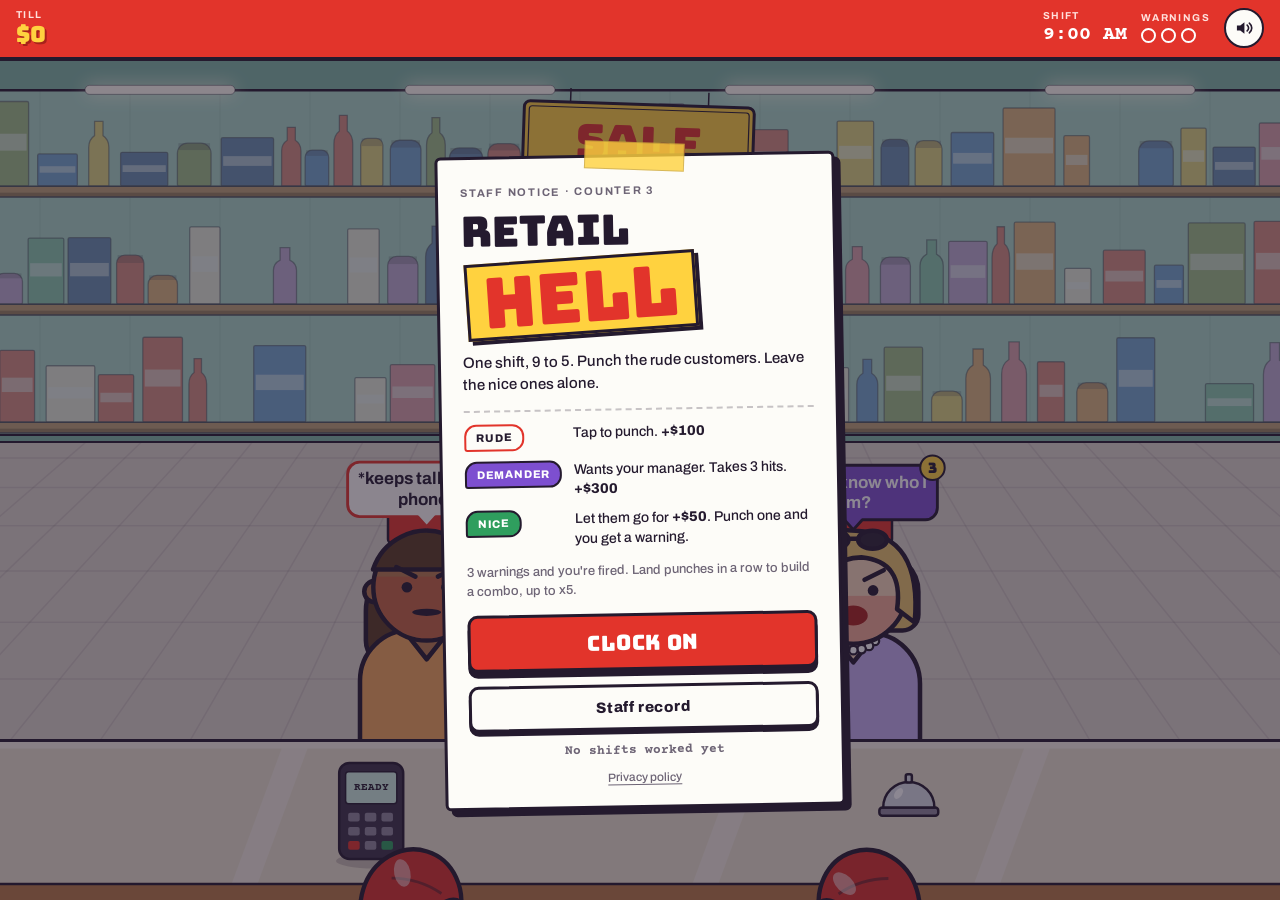
==== commit 8d207dd7: "Retail Hell: add Staff Record screen (lifetime stats and last 5 shifts) Co-Authored-By: Claude Opus " ====
--- a/index.html
+++ b/index.html
@@ -110,6 +110,32 @@
 .btn{font:400 21px/1 var(--f-display);letter-spacing:.02em;color:#fff;background:var(--sale);border:3px solid var(--ink);border-radius:10px;padding:16px 22px 14px;box-shadow:0 6px 0 var(--ink);cursor:pointer;transition:transform .08s,box-shadow .08s;width:100%}
 .btn:active{transform:translateY(4px);box-shadow:0 2px 0 var(--ink)}
 .best{margin:0;text-align:center;font:700 13px/1 var(--f-mono);color:var(--muted)}
+.btn-2{font:800 15px/1 var(--f-body);letter-spacing:.04em;color:var(--ink);background:var(--paper);border:3px solid var(--ink);border-radius:10px;padding:13px 18px 12px;box-shadow:0 4px 0 var(--ink);cursor:pointer;width:100%;transition:transform .08s,box-shadow .08s}
+.btn-2:active{transform:translateY(3px);box-shadow:0 1px 0 var(--ink)}
+.btn-2:focus-visible{outline:3px solid var(--tag);outline-offset:3px}
+
+/* Staff record: the employee file */
+.file{position:relative;width:min(400px,100%);background:#f3ead2;border:3px solid var(--ink);border-radius:4px 14px 4px 4px;padding:22px 20px 20px;box-shadow:6px 6px 0 var(--ink);transform:rotate(.6deg);display:flex;flex-direction:column;gap:14px}
+.file::before{content:"STAFF FILE";position:absolute;top:-17px;left:18px;font:800 10px/1 var(--f-body);letter-spacing:.16em;background:#f3ead2;border:3px solid var(--ink);border-bottom:0;border-radius:8px 8px 0 0;padding:6px 12px 5px}
+.f-head{display:flex;justify-content:space-between;align-items:flex-start;gap:12px}
+.f-title{margin:0;font:400 28px/1 var(--f-display);color:var(--ink)}
+.f-id{font:700 12px/1.35 var(--f-mono);color:var(--muted);text-align:right}
+.rank{align-self:flex-start;font:800 12px/1 var(--f-body);letter-spacing:.08em;text-transform:uppercase;background:var(--tag);border:2px solid var(--ink);padding:7px 10px 6px;transform:rotate(-2deg)}
+.tiles{display:grid;grid-template-columns:1fr 1fr;gap:8px}
+.tile{background:var(--paper);border:2px solid var(--ink);border-radius:6px;padding:9px 10px 8px;display:flex;flex-direction:column;gap:4px;min-width:0}
+.tile .k{font:700 10px/1.1 var(--f-body);letter-spacing:.1em;text-transform:uppercase;color:var(--muted)}
+.tile .v{font:400 21px/1.05 var(--f-display);color:var(--ink);font-variant-numeric:tabular-nums;white-space:nowrap;overflow:hidden;text-overflow:ellipsis}
+.tile.hot .v{color:var(--sale)}
+.f-sec{margin:2px 0 0;font:800 11px/1 var(--f-body);letter-spacing:.14em;text-transform:uppercase;color:var(--ink);border-top:2px dashed rgba(36,26,46,.3);padding-top:14px}
+.f-list{list-style:none;margin:0;padding:0;display:flex;flex-direction:column;gap:6px;font:400 13.5px/1.35 var(--f-mono)}
+.f-list li{display:grid;grid-template-columns:minmax(0,1fr) auto;gap:10px;font-variant-numeric:tabular-nums}
+.f-list .tag{font:800 10px/1 var(--f-body);letter-spacing:.06em;text-transform:uppercase;padding:3px 6px 2px;border:1.5px solid currentColor;border-radius:3px;margin-left:6px;vertical-align:1px}
+.f-list .tag.fired{color:var(--sale)}
+.f-list .tag.done{color:var(--nice)}
+#recordBody{display:flex;flex-direction:column;gap:12px}
+.f-empty{margin:0;font:500 14px/1.45 var(--f-body);color:var(--muted)}
+.f-btns{display:flex;flex-direction:column;gap:10px}
+.btn-link{background:none;border:0;padding:4px;font:700 13px/1 var(--f-body);color:var(--muted);text-decoration:underline;text-underline-offset:3px;cursor:pointer;align-self:center}
 
 /* End: the till receipt */
 .printer{width:min(360px,100%);display:flex;flex-direction:column;gap:18px}
@@ -173,6 +199,7 @@
         </ul>
         <p class="fine">3 warnings and you're fired. Land punches in a row to build a combo, up to x5.</p>
         <button class="btn" id="startBtn" type="button">Clock on</button>
+        <button class="btn-2" id="recordBtn" type="button">Staff record</button>
         <p class="best" id="bestStart">No shifts worked yet</p>
         <p class="legal"><a href="privacy.html">Privacy policy</a></p>
       </div>
@@ -185,6 +212,23 @@
           <div class="feed" id="feed"><div class="receipt" id="receipt"></div></div>
         </div>
         <button class="btn" id="againBtn" type="button">Clock on again</button>
+        <button class="btn-2" id="recordBtn2" type="button">Staff record</button>
+      </div>
+    </section>
+
+    <section class="overlay" id="recordScreen" hidden aria-labelledby="recordTitle">
+      <div class="file">
+        <div class="f-head">
+          <h2 class="f-title" id="recordTitle">Staff record</h2>
+          <div class="f-id">Counter 3<br>Floor staff</div>
+        </div>
+        <div class="rank" id="recordRank">Trainee</div>
+        <div id="recordBody"></div>
+        <div class="f-btns">
+          <button class="btn" id="recordPlay" type="button">Clock on</button>
+          <button class="btn-2" id="recordBack" type="button">Back</button>
+        </div>
+        <button class="btn-link" id="recordReset" type="button">Reset my record</button>
       </div>
     </section>
   </main>
@@ -224,7 +268,7 @@
 const HAIRC = ['#2b1d16','#5a3a22','#8a5a2b','#d9b25f','#3b3b3b','#b8b2a7','#a8452f'];
 
 const SHIFT = 60000, RISE = 190, LEAVE = 230, HITDUR = 230, GLOVE_T = 270;
-const KEY_BEST = 'register-rage-best', KEY_MUTE = 'register-rage-muted';
+const KEY_BEST = 'register-rage-best', KEY_MUTE = 'register-rage-muted', KEY_CAREER = 'retail-hell-career';
 
 const clamp = (v,a,b) => Math.max(a, Math.min(b, v));
 const lerp = (a,b,t) => a + (b - a) * t;
@@ -629,7 +673,7 @@
   score = 0; warnings = 0; streak = 0; maxMult = 1; elapsed = 0; spawnT = 700; lastTxn = '$0';
   events = []; floats = []; bursts = []; parts = [];
   for (const c of customers) if (c.slot >= 0 && !c.dead && c.state !== 'leaving') { c.state = 'leaving'; c.t = 0; }
-  startScreen.hidden = true; endScreen.hidden = true;
+  startScreen.hidden = true; endScreen.hidden = true; recordScreen.hidden = true;
   mode = 'play';
   setCombo(1); updatePips();
   stamp('DOORS OPEN', C.nice);
@@ -683,7 +727,78 @@
     '<div class="r-foot">' + docket + '</div>' +
     '<div class="r-foot">Thanks for clocking on.<br>No refunds. No exchanges.</div>';
 }
+/* ---------- Staff record (lifetime stats) ---------- */
+function blankCareer(){ return {shifts:0, done:0, fired:0, takings:0, rudeKO:0, bossKO:0, niceServed:0, nicePunched:0, escaped:0, punches:0, hits:0, bestCombo:1, history:[]}; }
+function loadCareer(){
+  const c = blankCareer();
+  try { const v = JSON.parse(store.get(KEY_CAREER, 'null')); if (v && typeof v === 'object') for (const k in c) if (k in v) c[k] = v[k]; } catch(e){}
+  if (!Array.isArray(c.history)) c.history = [];
+  return c;
+}
+function saveShift(){
+  const c = loadCareer();
+  c.shifts++; if (endReason === 'fired') c.fired++; else c.done++;
+  c.takings += score;
+  for (const k of ['rudeKO','bossKO','niceServed','nicePunched','escaped','punches','hits']) c[k] += stats[k];
+  c.bestCombo = Math.max(c.bestCombo, maxMult);
+  c.history.unshift({t:Date.now(), s:score, f:endReason === 'fired' ? 1 : 0, at:endClock});
+  c.history = c.history.slice(0, 5);
+  store.set(KEY_CAREER, JSON.stringify(c));
+}
+function rankFor(c){
+  if (!c.shifts) return 'Trainee · first day';
+  const ranks = [[0,'Trainee'],[3,'Casual'],[8,'Part-timer'],[15,'Senior casual'],[25,'Shift supervisor'],[40,'Store manager'],[60,'Area manager']];
+  let r = ranks[0][1]; for (const [n, name] of ranks) if (c.done >= n) r = name;
+  return r + ' · ' + c.done + ' shift' + (c.done === 1 ? '' : 's') + ' survived';
+}
+function esc(t){ return String(t).replace(/[&<>"]/g, ch => ({'&':'&amp;','<':'&lt;','>':'&gt;','"':'&quot;'}[ch])); }
+function renderRecord(){
+  const c = loadCareer(), best = Number(store.get(KEY_BEST, '0')) || 0;
+  $('recordRank').textContent = rankFor(c);
+  const acc = c.punches ? Math.round(c.hits / c.punches * 100) + '%' : '–';
+  const tile = (k, v, hot) => '<div class="tile' + (hot ? ' hot' : '') + '"><span class="k">' + k + '</span><span class="v">' + esc(v) + '</span></div>';
+  let html = '<div class="tiles">' +
+    tile('Best shift', moneyShort(best), true) + tile('Total takings', moneyShort(c.takings)) +
+    tile('Shifts worked', c.shifts) + tile('Times fired', c.fired, c.fired > 0) +
+    tile('Rude decked', c.rudeKO) + tile('Demanders KO’d', c.bossKO) +
+    tile('Nice served', c.niceServed) + tile('Nice punched', c.nicePunched, c.nicePunched > 0) +
+    tile('Best combo', 'x' + c.bestCombo) + tile('Accuracy', acc) +
+    '</div><p class="f-sec">Last shifts</p>';
+  if (!c.history.length) html += '<p class="f-empty">No shifts on file yet. Clock on to start your record.</p>';
+  else html += '<ul class="f-list">' + c.history.map(h => {
+    const d = new Date(h.t).toLocaleDateString('en-AU', {day:'2-digit', month:'short'});
+    return '<li><span>' + esc(d) + '<span class="tag ' + (h.f ? 'fired">Fired ' + esc(h.at || '') : 'done">Done') + '</span></span><span>' + esc(moneyShort(h.s)) + '</span></li>';
+  }).join('') + '</ul>';
+  $('recordBody').innerHTML = html;
+}
+const recordScreen = $('recordScreen');
+let recordFrom = null;
+function openRecord(from){
+  recordFrom = from; renderRecord();
+  from.hidden = true; recordScreen.hidden = false; recordScreen.scrollTop = 0;
+  try { history.pushState({record:1}, ''); } catch(e){}
+  $('recordBack').focus({preventScroll:true});
+}
+function closeRecord(viaPop){
+  if (recordScreen.hidden) return;
+  recordScreen.hidden = true;
+  if (recordFrom) recordFrom.hidden = false;
+  if (!viaPop) { try { if (history.state && history.state.record) history.back(); } catch(e){} }
+}
+window.addEventListener('popstate', () => closeRecord(true));
+$('recordBtn').addEventListener('click', () => { SFX.init(); openRecord(startScreen); });
+$('recordBtn2').addEventListener('click', () => { SFX.init(); openRecord(endScreen); });
+$('recordBack').addEventListener('click', () => closeRecord(false));
+$('recordPlay').addEventListener('click', () => { closeRecord(false); startGame(); });
+$('recordReset').addEventListener('click', () => {
+  if (!$('recordReset').dataset.armed) { $('recordReset').dataset.armed = '1'; $('recordReset').textContent = 'Tap again to wipe your record'; return; }
+  delete $('recordReset').dataset.armed; $('recordReset').textContent = 'Reset my record';
+  store.set(KEY_CAREER, JSON.stringify(blankCareer())); store.set(KEY_BEST, '0');
+  renderRecord(); renderBest();
+});
+
 function showReceipt(){
+  saveShift();
   const best = Number(store.get(KEY_BEST, '0')) || 0;
   const isBest = score > best && score > 0;
   if (isBest) store.set(KEY_BEST, String(score));
